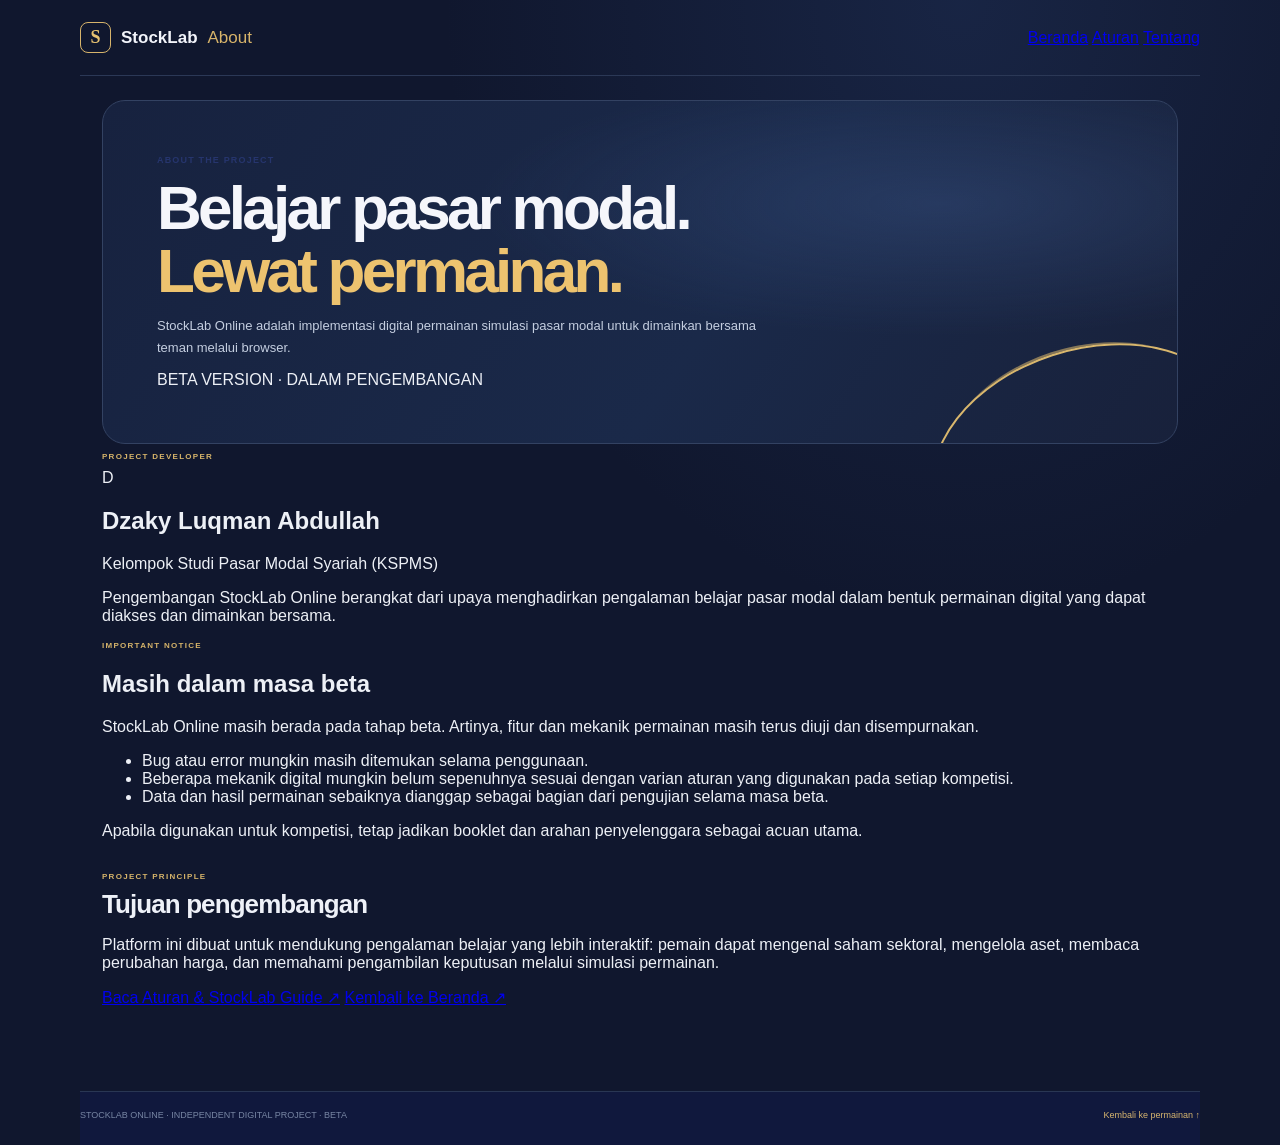
==== about.html @ 32dc7c9f "Add standalone about and beta information page" ====
<!doctype html>
<html lang="id">
<head>
  <meta charset="utf-8">
  <meta name="viewport" content="width=device-width, initial-scale=1">
  <meta name="theme-color" content="#101831">
  <meta name="description" content="Informasi tentang StockLab Online, pembuat, dan status beta proyek.">
  <title>Tentang StockLab Online</title>
  <link rel="stylesheet" href="./style.css?v=20261121-separated-info-pages-v13">
</head>
<body class="guide-body">
  <div class="guide-shell">
    <header class="guide-topbar">
      <a class="guide-brand" href="./"><span class="guide-brand-mark">S</span> StockLab <span>About</span></a>
      <nav class="guide-page-nav" aria-label="Navigasi halaman">
        <a href="./">Beranda</a>
        <a href="./guide.html">Aturan</a>
        <a class="is-current" href="./about.html">Tentang</a>
      </nav>
    </header>
    <main class="guide-main">
      <section class="guide-hero about-hero">
        <p class="eyebrow">ABOUT THE PROJECT</p>
        <h1>Belajar pasar modal.<br><span>Lewat permainan.</span></h1>
        <p>StockLab Online adalah implementasi digital permainan simulasi pasar modal untuk dimainkan bersama teman melalui browser.</p>
        <div class="about-status-pill"><span></span> BETA VERSION · DALAM PENGEMBANGAN</div>
      </section>

      <section class="about-content-grid">
        <article class="about-profile-card">
          <p class="guide-section-kicker">PROJECT DEVELOPER</p>
          <div class="about-avatar">D</div>
          <h2>Dzaky Luqman Abdullah</h2>
          <p class="about-role">Kelompok Studi Pasar Modal Syariah (KSPMS)</p>
          <p>Pengembangan StockLab Online berangkat dari upaya menghadirkan pengalaman belajar pasar modal dalam bentuk permainan digital yang dapat diakses dan dimainkan bersama.</p>
        </article>
        <article class="about-beta-card">
          <p class="guide-section-kicker">IMPORTANT NOTICE</p>
          <h2>Masih dalam masa beta</h2>
          <p>StockLab Online masih berada pada tahap beta. Artinya, fitur dan mekanik permainan masih terus diuji dan disempurnakan.</p>
          <ul>
            <li>Bug atau error mungkin masih ditemukan selama penggunaan.</li>
            <li>Beberapa mekanik digital mungkin belum sepenuhnya sesuai dengan varian aturan yang digunakan pada setiap kompetisi.</li>
            <li>Data dan hasil permainan sebaiknya dianggap sebagai bagian dari pengujian selama masa beta.</li>
          </ul>
          <p>Apabila digunakan untuk kompetisi, tetap jadikan booklet dan arahan penyelenggara sebagai acuan utama.</p>
        </article>
      </section>

      <section class="guide-section about-project-note">
        <div class="guide-section-kicker">PROJECT PRINCIPLE</div>
        <h2>Tujuan pengembangan</h2>
        <p>Platform ini dibuat untuk mendukung pengalaman belajar yang lebih interaktif: pemain dapat mengenal saham sektoral, mengelola aset, membaca perubahan harga, dan memahami pengambilan keputusan melalui simulasi permainan.</p>
        <div class="about-links">
          <a href="./guide.html">Baca Aturan & StockLab Guide <span>↗</span></a>
          <a href="./">Kembali ke Beranda <span>↗</span></a>
        </div>
      </section>
    </main>
    <footer class="guide-footer"><span>STOCKLAB ONLINE · INDEPENDENT DIGITAL PROJECT · BETA</span><a href="./">Kembali ke permainan ↑</a></footer>
  </div>
</body>
</html>
---- style.css ----
:root {
  color-scheme: light;
  --page: #f4f2ec;
  --paper: #fffefa;
  --paper-soft: #f9f7f1;
  --ink: #26332d;
  --muted: #788078;
  --line: #dfddd4;
  --green: #285b45;
  --green-dark: #1e4937;
  --green-pale: #e8efe9;
  --orange: #b87945;
  --danger: #a34d43;
  font-family: Inter, "Segoe UI", Arial, sans-serif;
}
* { box-sizing: border-box; }
[hidden] { display: none !important; }
html { scroll-behavior: smooth; }
body { margin: 0; background: var(--page); color: var(--ink); }
button, input, select { font: inherit; }
button { cursor: pointer; }
.topbar {
  height: 66px; padding: 0 max(22px, calc((100vw - 1120px) / 2));
  display: flex; align-items: center; justify-content: space-between;
  background: var(--paper); border-bottom: 1px solid var(--line);
}
.brand { display: inline-flex; gap: 10px; align-items: center; color: var(--ink); text-decoration: none; }
.brand-mark { display: grid; place-items: center; width: 34px; height: 34px; border: 1px solid var(--green); color: var(--green); font-family: Georgia, serif; font-size: 22px; }
.brand-name { font-size: 14px; font-weight: 750; letter-spacing: -.03em; }
.brand-name span { color: var(--muted); font-weight: 450; }
.topbar-right { display: flex; align-items: center; gap: 18px; }
.connection-dot { display: inline-flex; align-items: center; gap: 7px; color: var(--muted); font-size: 10px; }
.connection-dot i { width: 7px; height: 7px; border-radius: 50%; background: #c28c4d; }
.connection-dot.connected i { background: #4d8b63; }
.player-pill { display: flex; align-items: center; gap: 8px; font-size: 11px; font-weight: 650; }
.avatar { display: grid; place-items: center; width: 27px; height: 27px; background: var(--green-pale); color: var(--green); border-radius: 50%; font-size: 11px; }
main { width: min(1120px, calc(100% - 44px)); margin: 0 auto; }
.welcome { display: grid; grid-template-columns: 1fr minmax(320px, 430px); align-items: center; gap: 48px; padding: 55px 0 48px; border-bottom: 1px solid var(--line); }
.eyebrow { margin: 0 0 11px; color: var(--green); font-size: 9px; font-weight: 750; letter-spacing: .13em; }
.welcome h1 { margin: 0; font-family: Georgia, "Times New Roman", serif; font-weight: 500; font-size: clamp(34px, 4.2vw, 51px); line-height: 1.08; letter-spacing: -.045em; }
.welcome h1 span { color: var(--green); }
.welcome-copy > p:last-child { max-width: 510px; margin: 15px 0 0; color: var(--muted); font-size: 13px; line-height: 1.7; }
.guest-entry { padding: 20px; background: var(--paper); border: 1px solid var(--line); border-radius: 5px; }
.guest-entry label, .stack-form label { display: block; margin-bottom: 8px; font-size: 10px; font-weight: 700; color: var(--muted); }
.entry-row { display: flex; gap: 8px; }
input, select { width: 100%; min-width: 0; padding: 11px 12px; border: 1px solid #d4d2c9; border-radius: 4px; background: #fff; color: var(--ink); font-size: 12px; outline: none; }
input:focus, select:focus { border-color: var(--green); box-shadow: 0 0 0 2px #285b4512; }
.entry-foot { margin: 10px 0 0; color: var(--muted); font-size: 9px; }
.button { min-height: 39px; padding: 0 15px; border: 1px solid transparent; border-radius: 4px; font-size: 11px; font-weight: 700; transition: background .15s, border-color .15s; }
.button:disabled { opacity: .45; cursor: not-allowed; }
.primary { background: var(--green); color: #fff; }
.primary:hover:not(:disabled) { background: var(--green-dark); }
.secondary { border-color: #c9cec7; background: var(--paper); color: var(--green-dark); }
.secondary:hover:not(:disabled) { border-color: var(--green); background: var(--green-pale); }
.text-button { padding-inline: 8px; background: transparent; color: var(--muted); }
.text-button:hover { color: var(--danger); }
.app-notice { margin: 14px 0 0; padding: 11px 13px; border: 1px solid #c9b48f; background: #fbf4e7; color: #72542c; border-radius: 4px; font-size: 11px; line-height: 1.6; }
.app-notice.error { border-color: #d7b7b2; background: #fbefed; color: #91463e; }
.app-notice.success { border-color: #bdd0c1; background: #edf4ee; color: var(--green-dark); }
.app-notice a { color: inherit; font-weight: 700; }
.section { padding: 38px 0 60px; }
.section-heading { display: flex; align-items: end; justify-content: space-between; margin-bottom: 19px; }
.section-heading h2 { margin: 0; font-family: Georgia, "Times New Roman", serif; font-size: 27px; font-weight: 500; letter-spacing: -.035em; }
.section-subtitle { margin: 6px 0 0; color: var(--muted); font-size: 11px; line-height: 1.6; }
.workspace-locked { padding: 26px; border: 1px dashed #d1cfc6; background: #f8f6f0; color: var(--muted); text-align: center; font-size: 11px; }
.workspace-locked p { margin: 0; }
.room-workspace { display: grid; gap: 16px; }
.setup-grid { display: grid; grid-template-columns: .9fr .9fr 1.2fr; gap: 12px; align-items: stretch; }
.panel { min-width: 0; padding: 20px; background: var(--paper); border: 1px solid var(--line); border-radius: 5px; }
.panel-title { margin-bottom: 20px; }
.panel-title > div { display: flex; align-items: center; gap: 9px; }
.step-number { display: inline-grid; place-items: center; width: 24px; height: 24px; border: 1px solid #c8d2c9; color: var(--green); border-radius: 50%; font: 9px Georgia, serif; }
.panel-title h3, .available-heading h3 { margin: 0; font-family: Georgia, "Times New Roman", serif; font-size: 18px; font-weight: 500; }
.panel-title p, .available-heading p { margin: 7px 0 0 33px; color: var(--muted); font-size: 10px; line-height: 1.55; }
.stack-form { display: grid; gap: 9px; }
.stack-form .button { margin-top: 4px; }
.full-width { width: 100%; }
.available-panel { display: flex; flex-direction: column; }
.available-heading { display: flex; align-items: start; justify-content: space-between; gap: 10px; margin-bottom: 14px; }
.available-heading p { margin-left: 0; }
.icon-button { width: 30px; height: 30px; border: 1px solid var(--line); border-radius: 4px; background: var(--paper-soft); color: var(--green); font-size: 18px; }
.room-list { display: grid; gap: 8px; align-content: start; }
.empty-state { padding: 25px 10px; border: 1px dashed var(--line); color: var(--muted); text-align: center; font-size: 10px; line-height: 1.6; }
.room-item { display: grid; grid-template-columns: minmax(0, 1fr) auto auto; gap: 10px; align-items: center; padding: 10px 0; border-top: 1px solid #eeece5; }
.room-item:first-child { border-top: 0; }
.room-item-details { display: grid; gap: 4px; min-width: 0; }
.room-item-details strong { overflow: hidden; text-overflow: ellipsis; white-space: nowrap; font-size: 11px; }
.room-item-details span { color: var(--muted); font-size: 9px; }
.room-item code { color: var(--green); font: 10px Consolas, monospace; letter-spacing: .08em; }
.small-join { padding: 7px 10px; border: 1px solid #c9cec7; border-radius: 4px; background: #fff; color: var(--green); font-size: 10px; font-weight: 700; }
.small-join:disabled { opacity: .45; cursor: not-allowed; }
.lobby-panel { padding: 22px; }
.lobby-header { display: flex; align-items: start; justify-content: space-between; gap: 18px; padding-bottom: 18px; border-bottom: 1px solid var(--line); }
.lobby-header h3, .game-heading h3 { margin: 0; font-family: Georgia, "Times New Roman", serif; font-size: 24px; font-weight: 500; }
.invite-code { display: grid; justify-items: end; gap: 5px; }
.invite-code span, .round-label span { color: var(--muted); font-size: 8px; font-weight: 700; letter-spacing: .13em; }
.invite-code strong { color: var(--green); font: 22px Consolas, monospace; letter-spacing: .12em; }
.invite-code button { padding: 0; border: 0; background: transparent; color: var(--muted); font-size: 9px; text-decoration: underline; cursor: pointer; }
.roster-heading, .board-section-heading { display: flex; align-items: center; justify-content: space-between; gap: 10px; margin: 18px 0 10px; }
.roster-heading h4, .board-section-heading h4 { margin: 0; font-size: 11px; font-weight: 750; }
.roster-heading span, .board-section-heading span { color: var(--muted); font-size: 9px; }
.player-roster { display: grid; grid-template-columns: repeat(2, minmax(0, 1fr)); gap: 8px; }
.roster-player { display: grid; grid-template-columns: 29px minmax(0,1fr) auto; align-items: center; gap: 9px; padding: 10px; border: 1px solid #e5e6dd; background: #fbfaf6; border-radius: 4px; }
.roster-player.vacant { border-style: dashed; background: transparent; }
.seat-number { display: grid; place-items: center; width: 27px; height: 27px; border-radius: 50%; background: var(--green-pale); color: var(--green); font: 10px Georgia, serif; }
.roster-player strong { overflow: hidden; text-overflow: ellipsis; white-space: nowrap; font-size: 10px; }
.roster-state { color: var(--muted); text-align: right; font-size: 8px; }
.roster-state.ready { color: var(--green); font-weight: 750; }
.roster-state.pending { color: var(--orange); }
.roster-state.vacant-label { color: #9b9d95; }
.lobby-footer { display: flex; align-items: center; justify-content: space-between; gap: 16px; margin-top: 18px; padding-top: 14px; border-top: 1px solid var(--line); }
.lobby-footer > p { margin: 0; max-width: 450px; color: var(--muted); font-size: 10px; line-height: 1.6; }
.lobby-actions { display: flex; align-items: center; gap: 8px; }
.button.is-ready { border-color: #b8cbbb; background: var(--green-pale); color: var(--green); }
.game-board { margin-top: 16px; }
.game-heading { display: flex; align-items: start; justify-content: space-between; gap: 15px; }
.round-label { display: grid; justify-items: end; gap: 4px; }
.round-label strong { color: var(--green); font: 25px Georgia, serif; }
.phase-banner { display: flex; align-items: center; justify-content: space-between; gap: 14px; margin-top: 18px; padding: 15px 16px; background: var(--green-pale); border-left: 3px solid var(--green); }
.phase-banner div { display: grid; gap: 5px; }
.phase-banner span { color: var(--green); font-size: 8px; font-weight: 800; letter-spacing: .12em; }
.phase-banner strong { font-family: Georgia, serif; font-size: 19px; font-weight: 500; }
.phase-banner p { margin: 0; color: #52665a; font-size: 10px; }
.board-section { margin-top: 18px; }
.market-grid { display: grid; grid-template-columns: repeat(4, 1fr); border: 1px solid var(--line); }
.market-cell { padding: 14px; background: #fbfaf6; border-right: 1px solid var(--line); }
.market-cell:last-child { border-right: 0; }
.market-cell span { display: block; color: var(--muted); font-size: 9px; }
.market-cell strong { display: block; margin-top: 6px; color: var(--green); font: 24px Georgia, serif; }
.game-players { display: grid; grid-template-columns: repeat(auto-fit, minmax(150px, 1fr)); gap: 8px; }
.game-player { padding: 12px; border: 1px solid var(--line); background: #fbfaf6; }
.game-player strong { display: block; font-size: 10px; }
.game-player span { display: block; margin-top: 5px; color: var(--muted); font-size: 9px; }
.player-assets { display: flex; gap: 28px; margin-top: 18px; padding: 14px 0; border-top: 1px solid var(--line); border-bottom: 1px solid var(--line); }
.player-assets div { display: flex; align-items: baseline; gap: 7px; }
.player-assets span, .player-assets small { color: var(--muted); font-size: 9px; }
.player-assets strong { color: var(--green); font: 20px Georgia, serif; }
.game-note { margin: 14px 0 0; color: var(--muted); font-size: 10px; line-height: 1.7; }
footer { display: flex; justify-content: space-between; gap: 12px; padding: 18px max(22px, calc((100vw - 1120px) / 2)); background: var(--paper); border-top: 1px solid var(--line); color: var(--muted); font-size: 9px; }
@media (max-width: 900px) {
  .setup-grid { grid-template-columns: repeat(2, minmax(0,1fr)); }
  .available-panel { grid-column: 1 / -1; }
}
@media (max-width: 620px) {
  main { width: calc(100% - 28px); }
  .topbar { padding: 0 14px; height: 60px; }
  .topbar-right { gap: 10px; }
  .connection-dot span { display: none; }
  .welcome { grid-template-columns: 1fr; gap: 20px; padding: 36px 0 28px; }
  .welcome h1 { font-size: 39px; }
  .guest-entry { padding: 15px; }
  .entry-row { flex-direction: column; }
  .section { padding: 29px 0 42px; }
  .setup-grid { grid-template-columns: 1fr; }
  .available-panel { grid-column: auto; }
  .panel { padding: 16px; }
  .lobby-panel { padding: 16px; }
  .lobby-header { flex-direction: column; }
  .invite-code { justify-items: start; }
  .player-roster { grid-template-columns: 1fr; }
  .roster-player { grid-template-columns: 29px minmax(0,1fr) auto; }
  .lobby-footer { align-items: stretch; flex-direction: column; }
  .lobby-actions { display: grid; grid-template-columns: auto 1fr 1fr; }
  .lobby-actions .button { padding-inline: 9px; }
  .phase-banner { align-items: start; flex-direction: column; }
  .market-cell { padding: 10px 7px; }
  .market-cell strong { font-size: 19px; }
  .market-cell span { font-size: 8px; }
  .player-assets { gap: 14px; flex-wrap: wrap; }
  footer { padding: 15px 14px; flex-direction: column; }
}

.game-overview{display:grid;grid-template-columns:1.3fr .7fr;gap:14px;margin-top:18px}
.game-overview .board-section{margin-top:0}
.wallet-section{padding:13px;background:#fbfaf6;border:1px solid var(--line)}
.wallet-section .board-section-heading{margin-top:0}
.player-assets{margin-top:10px;border-top:0;padding:8px 0;gap:18px;flex-wrap:wrap}
.player-assets div{display:flex;align-items:baseline;gap:6px}
.debt-button{width:100%;margin-top:6px}
.private-peek{margin-top:12px;padding-top:10px;border-top:1px solid var(--line);font-size:10px;line-height:1.5}
.private-peek strong{color:var(--green)}
.private-peek p{margin:5px 0;color:var(--muted)}
.portfolio-wrap{overflow-x:auto;border:1px solid var(--line)}
.portfolio-table{width:100%;border-collapse:collapse;min-width:620px;font-size:10px}
.portfolio-table th,.portfolio-table td{padding:10px 9px;border-bottom:1px solid #eeece5;text-align:right}
.portfolio-table th:first-child,.portfolio-table td:first-child{text-align:left}
.portfolio-table th{background:#f7f5ef;color:var(--muted);font-size:9px;font-weight:700}
.portfolio-table tbody tr:last-child td{border-bottom:0}
.phase-controls{margin-top:18px}
.phase-panel{padding:17px;background:#f8f7f1;border:1px solid var(--line);border-left:3px solid var(--green)}
.phase-panel h4{margin:0 0 7px;font-family:Georgia,serif;font-size:18px;font-weight:500}
.phase-panel p{max-width:760px}
.muted-text{margin:7px 0;color:var(--muted);font-size:10px;line-height:1.65}
.turn-status{padding:8px 10px;background:#fffefa;border:1px solid var(--line);font-size:10px;color:var(--green-dark)}
.inline-game-form,.choice-form{display:flex;align-items:end;gap:10px;flex-wrap:wrap;margin-top:12px}
.game-field{display:grid;gap:6px;min-width:125px;flex:1;color:var(--muted);font-size:9px;font-weight:700}
.game-input{width:100%;min-width:0;padding:9px 10px;border:1px solid #d4d2c9;border-radius:4px;background:#fff;color:var(--ink);font-size:11px}
.inline-game-form .button,.phase-panel>.button{min-height:36px}
.action-market{display:grid;grid-template-columns:repeat(2,minmax(0,1fr));gap:10px}
.action-card{padding:14px;border:1px solid var(--line);background:#fffefa}
.action-card-header{display:flex;align-items:center;justify-content:space-between;gap:8px}
.action-sector{padding:4px 7px;background:var(--green-pale);color:var(--green);font-size:8px;font-weight:750}
.action-title{font-family:Georgia,serif;font-size:15px;font-weight:500}
.action-body{margin:10px 0;color:#59635b;font-size:10px;line-height:1.65}
.action-hint{display:block;margin:-3px 0 9px;color:var(--orange);font-size:9px}
.action-card-buttons,.choice-buttons{display:flex;justify-content:flex-end;gap:7px;flex-wrap:wrap}
.action-card-buttons .button{min-height:34px;padding:0 10px;font-size:9px}
.activation-form{margin-top:12px;padding:12px;background:#f5f3ed;border:1px solid var(--line)}
.activation-form>strong{font-size:10px}
.choice-form{align-items:end}
.choice-fields{display:flex;gap:9px;flex-wrap:wrap;width:100%}
.choice-fields .game-field{min-width:110px}
.choice-buttons{width:100%;margin-top:6px}
.economy-reveal{display:grid;grid-template-columns:repeat(4,minmax(0,1fr));gap:8px}
.economy-card{padding:11px;border:1px solid var(--line);background:#fffefa}
.economy-card strong,.economy-card span{display:block}
.economy-card strong{font-family:Georgia,serif;font-size:13px;font-weight:500}
.economy-card span{margin-top:4px;color:var(--muted);font-size:8px}
.economy-card p{margin:8px 0;color:#60685f;font-size:9px;line-height:1.5}
.economy-effect{display:block;margin-top:5px;color:var(--green);font-size:8px;line-height:1.5}
.final-scores{display:grid;gap:8px}
.score-card{display:grid;grid-template-columns:minmax(0,1fr) auto;gap:5px 12px;padding:12px;border:1px solid var(--line);background:#fffefa}
.score-card strong{font-size:11px}
.score-card .score-total{color:var(--green);font-family:Georgia,serif;font-size:18px}
.score-card small{grid-column:1/-1;color:var(--muted);font-size:9px}
.score-card.winner{border-color:#789d82;background:#edf3ed}
.finished-message{background:#edf3ed}
@media(max-width:800px){
 .game-overview{grid-template-columns:1fr}
 .economy-reveal{grid-template-columns:repeat(2,minmax(0,1fr))}
}
@media(max-width:620px){
 .action-market{grid-template-columns:1fr}
 .economy-reveal{grid-template-columns:1fr 1fr}
 .inline-game-form,.choice-form{align-items:stretch;flex-direction:column}
 .inline-game-form .game-field,.choice-form .game-field{width:100%}
 .action-card-buttons{justify-content:stretch}
 .action-card-buttons .button{flex:1}
 .choice-buttons{justify-content:stretch}
 .choice-buttons .button{flex:1}
}

.debt-form{display:grid;gap:8px;margin-top:10px;padding:12px;background:#f8f7f1;border:1px solid var(--line)}
.debt-form label{font-size:9px;font-weight:700;color:var(--muted)}
.debt-form .button{width:100%}
.economy-effect-summary{margin-top:12px;padding:10px 12px;background:#f8f7f1;border-left:3px solid var(--green)}
.economy-effect-summary p{margin:3px 0;color:#59635b;font-size:10px;line-height:1.5}


/* Original StockLab artwork: tabletop board and physical-card presentation. */
.tutorial-link{
  display:inline-flex;align-items:center;gap:7px;margin-top:12px;
  color:var(--green);font-size:10px;font-weight:700;text-decoration:underline;
  text-underline-offset:3px
}
.market-grid{
  display:grid;grid-template-columns:repeat(4,minmax(0,1fr));gap:10px;
  border:0;align-items:start
}
.market-cell.market-board-card{
  padding:10px;background:#f9f7f1;border:1px solid var(--line);
  border-radius:6px;display:flex;flex-direction:column;gap:8px;min-width:0;
  box-shadow:0 1px 2px #26332d0a
}
.market-card-heading{
  display:flex;align-items:center;justify-content:space-between;gap:6px
}
.market-card-heading strong{font-size:10px;font-weight:750}
.market-card-heading .deck-count{
  color:var(--muted);font-size:8px;white-space:nowrap
}
.market-board-art{
  position:relative;overflow:hidden;border:1px solid #e1ddd3;border-radius:4px;
  background:#fff;aspect-ratio:3/4;display:grid;place-items:center
}
.market-board-image{
  display:block;width:100%;height:100%;object-fit:contain;object-position:center
}
.market-price-chip{
  display:flex;align-items:center;justify-content:space-between;gap:8px;
  padding:7px 9px;border-radius:4px;background:#e8efe9;color:var(--green-dark)
}
.market-price-chip span{font-size:8px;font-weight:750;letter-spacing:.08em}
.market-price-chip strong{font:700 18px Georgia,serif}
.mutual-fund-board{
  display:flex;align-items:center;gap:14px;margin-top:12px;padding:10px 14px;
  border:1px solid var(--line);border-radius:6px;background:#f7f6f0
}
.mutual-fund-board img{
  width:min(230px,48%);height:auto;max-height:110px;object-fit:contain;
  border-radius:3px;background:#fff
}
.mutual-fund-copy{display:grid;gap:4px}
.mutual-fund-copy span{font-size:8px;font-weight:800;letter-spacing:.12em;color:#287f7a}
.mutual-fund-copy strong{font:24px Georgia,serif;color:#287f7a}
.mutual-fund-copy small{font-size:9px;color:var(--muted)}
.card-table-hint{margin:0 0 12px;color:var(--muted);font-size:10px;line-height:1.5}
.action-market{
  display:flex;gap:14px;overflow-x:auto;overflow-y:hidden;padding:5px 4px 16px;
  scroll-snap-type:x mandatory;scrollbar-width:thin
}
.action-card{
  flex:0 0 184px;min-width:184px;padding:10px;border:1px solid var(--line);
  border-radius:7px;background:#fffefa;scroll-snap-align:start;
  transition:transform .18s ease,box-shadow .18s ease,border-color .18s ease;
  animation:stocklab-card-deal .28s ease-out both
}
.action-card.is-selectable{border-color:#cbd6cb}
.action-card.is-selectable:hover{
  transform:translateY(-5px);border-color:#89a58f;
  box-shadow:0 8px 18px #233a2b18
}
.action-card.is-waiting{opacity:.76}
.action-card-header{
  display:flex;align-items:center;justify-content:space-between;gap:7px;
  margin-bottom:8px
}
.action-sector{
  padding:4px 7px;background:#f0eee7;color:#536457;
  border-radius:3px;font-size:8px;font-weight:750
}
.action-title{font:500 14px Georgia,serif}
.action-card-image{
  width:100%;aspect-ratio:3/4;display:block;object-fit:contain;
  background:#f4f1e9;border:1px solid #e7e2d8;border-radius:4px
}
.action-hint{
  display:block;min-height:28px;margin:8px 0;color:#72786f;
  font-size:8px;line-height:1.45
}
.action-card-buttons{display:grid;grid-template-columns:1fr 1fr;gap:6px}
.action-card-buttons .button{
  min-height:34px;padding:0 5px;border-radius:4px;font-size:9px
}
.card-image-fallback{
  display:grid;place-items:center;min-height:110px;padding:12px;text-align:center;
  border:1px dashed #c9c5b9;background:#f6f3eb;color:var(--muted);
  font-size:10px;line-height:1.5
}
.economy-reveal{
  display:grid;grid-template-columns:repeat(4,minmax(0,1fr));gap:12px
}
.economy-card{
  padding:10px;border:1px solid var(--line);border-radius:6px;
  background:#fffefa;min-width:0
}
.economy-card-image{
  width:100%;aspect-ratio:3/4;object-fit:contain;display:block;
  background:#f5f2eb;border:1px solid #e9e4db;border-radius:4px;margin-bottom:9px
}
.economy-card.is-revealed{animation:stocklab-card-flip .42s ease-out both}
.economy-card strong{font:500 14px Georgia,serif}
.economy-card span{font-size:8px;letter-spacing:.03em}
.economy-card p{font-size:9px;line-height:1.55}
.economy-effect{font-size:8px;line-height:1.5}
.portfolio-active-player td{background:#edf3ed}
.portfolio-active-player td:first-child{font-weight:800;color:var(--green)}
@keyframes stocklab-card-deal{
  from{opacity:0;transform:translateY(12px) rotate(-1deg)}
  to{opacity:1;transform:translateY(0) rotate(0)}
}
@keyframes stocklab-card-flip{
  0%{opacity:0;transform:rotateY(80deg) scale(.94)}
  100%{opacity:1;transform:rotateY(0) scale(1)}
}
@media(max-width:850px){
  .market-grid{grid-template-columns:repeat(2,minmax(0,1fr))}
  .economy-reveal{grid-template-columns:repeat(2,minmax(0,1fr))}
}
@media(max-width:620px){
  .market-grid{grid-template-columns:repeat(2,minmax(0,1fr));gap:8px}
  .market-cell.market-board-card{padding:7px}
  .market-card-heading strong{font-size:9px}
  .market-card-heading .deck-count{font-size:7px}
  .market-price-chip{padding:6px 7px}
  .market-price-chip strong{font-size:16px}
  .mutual-fund-board{gap:9px;padding:8px}
  .mutual-fund-board img{width:52%;max-height:90px}
  .mutual-fund-copy strong{font-size:20px}
  .action-market{gap:10px;padding-bottom:13px}
  .action-card{flex-basis:68vw;min-width:68vw;max-width:250px}
  .action-card-image{max-height:300px}
  .economy-reveal{grid-template-columns:repeat(2,minmax(0,1fr));gap:8px}
  .economy-card{padding:7px}
}
@media(prefers-reduced-motion:reduce){
  .action-card,.economy-card.is-revealed{animation:none;transition:none}
  .action-card.is-selectable:hover{transform:none}
}

/* Room-first multiplayer flow */
[hidden]{display:none!important}
body{background:#101b15;color:#f3efdf}
.topbar{background:#14271d;border-bottom:1px solid #294435;color:#f3efdf}
.brand-name{color:#f3efdf}.brand-name span{color:#c8a968}
.connection-dot{color:#d6dfd3}
.player-pill{background:#203b2c;border-color:#365542;color:#f3efdf}
main{max-width:1240px}
.welcome{min-height:calc(100vh - 112px);display:flex;flex-direction:column;align-items:center;justify-content:center;gap:22px;padding:34px 0;text-align:center}
.welcome-copy{max-width:560px}
.welcome-copy .eyebrow{color:#c8a968;letter-spacing:.18em}
.welcome h1{margin:0;color:#f5f0df;font-family:Georgia,serif;font-size:clamp(34px,5vw,52px);font-weight:500;letter-spacing:-.04em}
.welcome h1 span{color:#d0ad69}
.welcome-copy>p:last-child{color:#b5c3b8;font-size:13px}
.guest-entry{width:min(440px,100%);padding:22px;border:1px solid #375642;border-radius:12px;background:#182c20;box-shadow:0 18px 50px #0004;text-align:left}
.guest-entry label,.room-form label{color:#d5dfd2}
.guest-entry input,.room-form input,.room-form select{min-height:46px;background:#f5f1e5;color:#1b2a20;border:1px solid #8d9a87;border-radius:7px}
.entry-foot{color:#9eb09f}
.multiplayer{padding:28px 0 52px}
.room-workspace{display:grid;gap:16px}
.room-hub{width:min(820px,100%);margin:0 auto;padding:clamp(20px,4vw,42px);border:1px solid #35543f;border-radius:16px;background:linear-gradient(145deg,#1b3527,#14291e 72%);box-shadow:0 22px 60px #0005}
.room-hub-title{text-align:center;margin:0 0 26px}
.room-hub-title .eyebrow,.room-setup-panel .eyebrow{color:#d2b26e}
.room-hub-title h2,.room-setup-panel h2{margin:6px 0 8px;color:#f4efdf;font:500 clamp(27px,4vw,36px)/1.1 Georgia,serif}
.room-hub-title p:last-child,.room-form-copy{color:#b8c7b8;font-size:12px}
.room-mode-grid{display:grid;grid-template-columns:repeat(2,minmax(0,1fr));gap:14px}
.room-mode-card{display:flex;flex-direction:column;align-items:flex-start;gap:10px;min-height:220px;padding:23px;border:1px solid #506a52;border-radius:11px;background:#f4f0e3;color:#1d3023;text-align:left;cursor:pointer;transition:transform .16s ease,border-color .16s ease,box-shadow .16s ease}
.room-mode-card:hover{transform:translateY(-3px);border-color:#d5b46c;box-shadow:0 12px 26px #0003}
.mode-symbol{display:grid;place-items:center;width:42px;height:42px;border-radius:9px;background:#244b35;color:#f3dc9c;font-size:26px}
.room-mode-card strong{font:500 24px Georgia,serif}
.room-mode-card small{color:#667267;font-size:11px;line-height:1.55}
.mode-cta{display:flex;justify-content:space-between;align-items:center;width:100%;margin-top:auto;color:#31543a;font-size:9px;font-weight:800;letter-spacing:.1em}
.mode-cta b{font-size:18px}
.room-setup-panel{max-width:500px;margin:0 auto;padding:8px 0 0}
.back-link{margin:0 0 24px;padding:0;border:0;background:transparent;color:#d5c08f;font-size:12px;cursor:pointer}
.room-setup-panel h2{margin-bottom:8px}
.room-form{display:grid;gap:9px;margin-top:20px}
.room-form label{margin-top:5px;font-size:11px;font-weight:700}
.room-form input,.room-form select{width:100%;padding:0 13px}
.room-form .button{margin-top:9px}
.field-note{color:#b3c4b5;font-size:10px;line-height:1.5}
.available-panel{margin-top:26px;padding:18px;border:1px solid #405b46;border-radius:10px;background:#13271d}
.available-heading h3{color:#f5f0e2}
.available-heading p{color:#aebead}
.room-list{display:grid;gap:8px}
.room-item{display:grid;grid-template-columns:minmax(0,1fr) auto auto;align-items:center;gap:13px;padding:11px 12px;border:1px solid #385440;border-radius:8px;background:#1d3527}
.room-item-details strong{color:#f3efdf}
.room-item-details span{color:#b4c4b5}
.room-item code{color:#e0c27e}
.small-join{border:1px solid #9c8959;background:#d7bd81;color:#1d2d20}
.empty-state{color:#b6c4b7}
.app-notice{margin:0 0 4px}
.lobby-panel{border:1px solid #3a5b43;background:#1a3224;color:#f4efdf;box-shadow:0 18px 50px #0004}
.lobby-panel h3,.lobby-panel h4{color:#f4efdf}
.lobby-panel .section-subtitle,.lobby-panel p{color:#b8c8b8}
.invite-code{background:#10251a;border:1px dashed #bca36c}
.invite-code span{color:#c5b78d}
.invite-code strong{color:#f2d58f;letter-spacing:.18em}
.invite-code button{color:#f3e4bb}
.roster-player{background:#233e2d;border-color:#49624a}
.roster-player strong{color:#f5f0e3}
.roster-state{color:#c5d0c2}.roster-state.ready{color:#a7d8a6}
.lobby-hint{color:#c6d0c2}.lobby-footer{border-color:#3a5540}
.game-board{border:1px solid #466349;background:radial-gradient(ellipse at 50% 35%,#28543c,#173726 72%);color:#f3efdf;box-shadow:0 22px 60px #0006}
.game-heading h3{color:#f5f0e3}
.game-heading .section-subtitle{color:#bdcdbd}
.game-heading .tutorial-link{color:#e2c784}
.phase-banner{background:#12291d;border:1px solid #49644a;color:#f3efdf}
.phase-banner span{color:#d3bb82}.phase-banner p{color:#c1d0c2}
.game-board .board-section-heading h4{color:#f7f2e2}
.game-board .board-section-heading span{color:#bfd0bf}
.game-board .card-table-hint,.game-board .game-note{color:#bdcabb}
@media(max-width:620px){
 .welcome{min-height:calc(100vh - 90px);padding:20px 0}
 .guest-entry{padding:17px}.room-hub{padding:20px 15px}
 .room-mode-grid{grid-template-columns:1fr}
 .room-mode-card{min-height:175px;padding:19px}
 .room-item{grid-template-columns:minmax(0,1fr) auto;gap:8px}
 .room-item code{grid-column:1;grid-row:2}
 .room-item .small-join{grid-column:2;grid-row:1 / span 2}
}
@media(prefers-reduced-motion:reduce){.room-mode-card{transition:none}.room-mode-card:hover{transform:none}}


/* Physical tabletop layout */
.game-board{
  padding:clamp(10px,2vw,20px);
  border:10px solid #805632;
  border-radius:24px;
  outline:2px solid #d7b56f;
  background:
    linear-gradient(135deg,#3a2417 0%,#6c482b 14%,#392719 100%);
  box-shadow:0 18px 50px #0008,inset 0 0 0 2px #d9bf83;
}
.game-heading{
  padding:6px 6px 16px;
  align-items:center;
}
.game-heading h3{font:500 28px Georgia,serif;letter-spacing:.02em}
.game-heading-actions{display:flex;align-items:center;gap:12px}
.leave-game-button{color:#f1d8a5;border:1px solid #a88a58}
.leave-game-button:hover{background:#472d24}
.round-label{
  min-width:68px;padding:8px 12px;border:1px solid #b89b63;
  border-radius:8px;background:#152c20;text-align:center;
}
.round-label span{font-size:8px;letter-spacing:.12em;color:#e2c98c}
.round-label strong{color:#fff2d2;font-size:24px}
.phase-banner{
  display:grid;grid-template-columns:minmax(130px,.7fr) minmax(0,2fr) auto;
  align-items:center;gap:18px;margin:0 0 14px;padding:12px 16px;
  border:1px solid #8c794d;border-radius:10px;
  background:#172e21;box-shadow:inset 0 1px #ffffff10;
}
.phase-banner>div{display:grid;gap:4px}
.phase-banner strong{color:#f5e8c7;font-size:19px}
.phase-banner p{font-size:10px;line-height:1.45}
.phase-clock{
  min-width:90px;padding:7px 10px;border:1px solid #6d7956;
  border-radius:7px;background:#0f2118;text-align:center
}
.phase-clock span{display:block;color:#afc2a9;font-size:7px;letter-spacing:.13em}
.phase-clock strong{display:block;color:#f5d98e;font:700 19px/1.2 ui-monospace,monospace}
.phase-clock strong.is-expired{color:#e9a18d}

.game-tabletop{
  display:grid;
  grid-template-columns:minmax(128px,.7fr) minmax(0,3.3fr) minmax(128px,.7fr);
  grid-template-rows:auto minmax(320px,auto) auto;
  gap:11px;
  padding:14px;
  border:1px solid #d2b77c;
  border-radius:20px;
  background:
    radial-gradient(ellipse at center,#2b6948 0%,#21543b 52%,#173d2b 100%);
  box-shadow:inset 0 0 0 3px #173c29,inset 0 0 40px #071e15a6,0 5px 18px #0004;
}
.game-player-seats{display:contents}
.game-player-seat{
  position:relative;z-index:1;
  display:grid;grid-template-columns:34px minmax(0,1fr);align-items:center;gap:7px;
  min-width:0;padding:9px 9px 8px;
  border:1px solid #9c885b;border-radius:9px;
  background:linear-gradient(145deg,#f4efde,#d9d0b8);
  color:#1f3325;box-shadow:0 5px 12px #071c1280;
}
.game-player-seat.seat-bottom{grid-column:2;grid-row:3;max-width:260px;width:100%;justify-self:center}
.game-player-seat.seat-top{grid-column:2;grid-row:1;max-width:260px;width:100%;justify-self:center}
.game-player-seat.seat-left{grid-column:1;grid-row:2;align-self:center}
.game-player-seat.seat-right{grid-column:3;grid-row:2;align-self:center}
.game-player-seat.seat-top-left{grid-column:1;grid-row:1}
.game-player-seat.seat-top-right{grid-column:3;grid-row:1}
.game-player-seat.is-active-turn{
  border:2px solid #e3bd69;
  box-shadow:0 0 0 3px #f3d48a40,0 6px 16px #071c1280;
}
.game-player-seat.is-you{background:linear-gradient(145deg,#fff7df,#e6d6aa)}
.seat-avatar{
  display:grid;place-items:center;width:34px;height:34px;border-radius:50%;
  background:#244b35;color:#f5dc9a;font:700 14px Georgia,serif
}
.seat-identity{min-width:0;display:grid;gap:3px}
.seat-identity strong{
  overflow:hidden;text-overflow:ellipsis;white-space:nowrap;
  color:#203427;font:600 11px/1.2 Arial,sans-serif
}
.seat-tags{color:#8b682f;font-size:7px;font-weight:800;letter-spacing:.08em}
.seat-assets{
  grid-column:1/-1;display:flex;justify-content:space-between;gap:5px;
  padding-top:6px;border-top:1px solid #c5baa0;color:#475648;
  font-size:8px;font-weight:700
}
.seat-own-coins{color:#8a622a}
.table-felt-core{
  grid-column:2;grid-row:2;min-width:0;padding:12px;
  border:1px solid #83a17e;border-radius:13px;
  background:linear-gradient(145deg,#e9e4d4,#d8d2bf);
  color:#23362a;box-shadow:0 8px 20px #071e1450;
}
.table-felt-core .board-section{margin-top:0}
.table-felt-core .board-section-heading{margin:0 0 8px}
.table-felt-core .board-section-heading h4{color:#264232;font:600 11px Arial,sans-serif}
.table-felt-core .board-section-heading span{color:#68766a}
.table-felt-core .market-grid{
  grid-template-columns:repeat(4,minmax(0,1fr));gap:7px;
  border:0;background:transparent
}
.table-felt-core .market-cell{
  min-width:0;padding:6px;border:1px solid #c8c0aa;border-radius:7px;
  background:#f9f6eb;box-shadow:0 2px 5px #1a322019
}
.table-felt-core .market-card-heading{display:flex;align-items:center;justify-content:space-between;gap:3px}
.table-felt-core .market-card-heading strong{margin:0;color:#293d2d;font:700 8px Arial,sans-serif}
.table-felt-core .market-card-heading .deck-count{font-size:6px;color:#748074}
.table-felt-core .market-board-art{margin:5px 0}
.table-felt-core .market-board-image{display:block;width:100%;height:auto;max-height:65px;object-fit:contain;border-radius:3px}
.table-felt-core .market-price-chip{
  display:flex;align-items:center;justify-content:space-between;gap:3px;
  margin-top:2px;padding:4px 5px;border-radius:5px;background:#e5e7d9
}
.table-felt-core .market-price-chip span{font-size:6px;color:#637266}
.table-felt-core .market-price-chip strong{margin:0;color:#285b3d;font:700 16px Georgia,serif}

.mutual-fund-wrap{
  margin-top:10px;padding:9px 10px 12px;
  border:1px solid #baa875;border-radius:9px;
  background:linear-gradient(145deg,#f7f2e2,#e7dfc6)
}
.mutual-fund-heading{
  display:flex;align-items:center;justify-content:space-between;gap:8px;
  margin-bottom:8px;color:#2b5d4f
}
.mutual-fund-heading>span{font-size:8px;font-weight:800;letter-spacing:.15em}
.mutual-fund-heading strong{font-size:9px;color:#5d6855}
.mutual-fund-heading b{margin-left:4px;color:#216c60;font:700 18px Georgia,serif}
.mutual-fund-board{
  display:grid;grid-template-columns:minmax(80px,1fr) 152px minmax(80px,1fr);
  align-items:center;justify-items:center;gap:9px;
  margin:0;padding:8px 0;border:0;border-radius:0;background:transparent
}
.mf-linked-stock{
  width:100%;max-width:150px;padding:6px;
  border:1px solid #c4b994;border-radius:7px;background:#fdfbf3;text-align:center
}
.mf-linked-stock-image{display:block;width:100%;height:auto;max-height:78px;object-fit:contain}
.mf-linked-stock strong{display:block;margin-top:5px;color:#273c2d;font-size:9px}
.mf-linked-stock span{display:block;margin-top:2px;color:#9a702d;font:700 13px Georgia,serif}
.mutual-fund-center{display:grid;justify-items:center;gap:4px}
.mutual-fund-center-art{
  position:relative;width:152px;height:214px;
  border:1px solid #b5a46f;border-radius:8px;background:#eee5c7;overflow:hidden;
  box-shadow:0 5px 12px #23382932
}
.mutual-fund-center-image{
  position:absolute;left:50%;top:50%;
  width:214px;height:152px;max-width:none;max-height:none;
  transform:translate(-50%,-50%) rotate(90deg);
  object-fit:contain
}
.mutual-fund-center-label{color:#6f694e;font-size:7px;font-weight:800;letter-spacing:.13em}
.mutual-fund-center-price{color:#246d5c;font:700 23px Georgia,serif}
.mutual-fund-board .mf-linked-stock.left{justify-self:end}
.mutual-fund-board .mf-linked-stock.right{justify-self:start}

.table-felt-core .phase-controls{margin-top:10px}
.table-felt-core .phase-panel{
  padding:12px;border:1px solid #c4b998;border-left:3px solid #547b55;
  border-radius:7px;background:#f7f4e9;color:#283b2e
}
.table-felt-core .phase-panel h4{color:#294332;font:600 16px Georgia,serif}
.table-felt-core .phase-panel p,.table-felt-core .muted-text{color:#5d6c60}
.table-felt-core .phase-panel .turn-status{font-weight:700;color:#3a6247}
.table-felt-core .game-input{min-height:36px;border:1px solid #b8b49f;border-radius:5px;background:#fffdf7;color:#203428}
.table-felt-core .button{min-height:35px}
.table-felt-core .action-market-section{margin-top:12px}
.table-felt-core .action-market{
  gap:10px;padding:5px 4px 12px;
  scroll-snap-type:x mandatory
}
.table-felt-core .action-card{
  flex:0 0 146px;min-width:146px;padding:7px;
  border:1px solid #bdb69f;border-radius:7px;background:#fffdf5;
  box-shadow:0 3px 7px #20342820
}
.table-felt-core .action-card-image{max-height:195px;object-fit:contain}
.table-felt-core .action-card-header{margin-bottom:5px}
.table-felt-core .action-title{font-size:11px}
.table-felt-core .action-hint{font-size:7px;line-height:1.35;color:#85662b}
.table-felt-core .action-card-buttons{gap:4px}
.table-felt-core .action-card-buttons .button{min-height:28px;padding:0 6px;font-size:8px}
.table-felt-core .activation-form{padding:8px;background:#eeebde}
.table-felt-core .choice-form{gap:7px}
.table-felt-core .choice-fields .game-field{min-width:90px}

.game-bottom-strip{
  display:grid;grid-template-columns:minmax(210px,.8fr) minmax(0,2fr);
  gap:12px;margin-top:12px;align-items:start
}
.game-bottom-strip .wallet-section{
  margin:0;padding:12px;border:1px solid #8b7652;border-radius:9px;
  background:#eee7d3;color:#263b2c
}
.game-bottom-strip .wallet-section h4{color:#2a4532}
.game-bottom-strip .wallet-section .board-section-heading span{color:#7d6542}
.game-bottom-strip .player-assets{gap:12px;margin-top:5px;padding:7px 0;border-color:#c4b895;flex-wrap:wrap}
.game-bottom-strip .player-assets span,.game-bottom-strip .player-assets small{color:#667365}
.game-bottom-strip .player-assets strong{color:#28573b}
.game-bottom-strip .private-peek{border-color:#c9c0a9}
.game-bottom-strip .private-peek strong{color:#315b3c}
.portfolio-details{
  min-width:0;padding:11px 12px;border:1px solid #8b7652;
  border-radius:9px;background:#eee7d3;color:#263b2c
}
.portfolio-details summary{
  cursor:pointer;color:#2a4532;font-size:10px;font-weight:800;
  list-style-position:inside
}
.portfolio-details summary span{margin-left:6px;color:#7c6847;font-weight:500}
.portfolio-details .portfolio-wrap{margin-top:9px;border-color:#c1b79e}
.portfolio-details .portfolio-table{font-size:9px;min-width:500px}
.portfolio-details .portfolio-table th{background:#e1dac6;color:#5d695d}
.portfolio-details .portfolio-table td{border-color:#d8d0bb}
.portfolio-details .portfolio-table tbody tr{color:#314536}
.portfolio-details .portfolio-table tbody tr.portfolio-active-player{background:#f8efcf}
.game-board>.final-section{margin-top:12px;padding:12px;border:1px solid #bba56f;border-radius:9px;background:#eee6d0;color:#293d2d}
.game-board>.game-note{color:#d5dfd2}

.room-settings-form{
  margin:10px 0 4px;padding:12px;border:1px solid #4e684c;
  border-radius:8px;background:#13291c
}
.room-settings-title{display:grid;gap:3px;margin-bottom:10px}
.room-settings-title strong{color:#f2e8ce;font:500 16px Georgia,serif}
.room-settings-title small{color:#b4c2b2;font-size:9px}
.room-settings-fields{display:grid;grid-template-columns:repeat(3,minmax(0,1fr));gap:9px;align-items:end}
.room-settings-fields label{display:grid;gap:5px;color:#d5c99f;font-size:9px}
.room-settings-fields select{
  min-width:0;min-height:36px;padding:0 8px;border:1px solid #71856b;
  border-radius:5px;background:#f5f0e1;color:#24382b;font-size:10px
}
.room-settings-fields .button{grid-column:1/-1;justify-self:end;min-height:34px}
.room-timing-fields{display:grid;gap:6px;margin-top:8px}
.room-timing-fields label{margin-top:4px}
.room-timing-fields select{width:100%;padding:0 11px}

@media(max-width:900px){
  .game-tabletop{
    grid-template-columns:minmax(104px,.55fr) minmax(0,3fr) minmax(104px,.55fr);
    gap:8px;padding:10px
  }
  .table-felt-core{padding:9px}
  .table-felt-core .market-grid{grid-template-columns:repeat(2,minmax(0,1fr))}
  .mutual-fund-board{grid-template-columns:minmax(68px,1fr) 132px minmax(68px,1fr);gap:6px}
  .mutual-fund-center-art{width:132px;height:188px}
  .mutual-fund-center-image{width:188px;height:132px}
  .game-player-seat{padding:7px;grid-template-columns:28px minmax(0,1fr)}
  .seat-avatar{width:28px;height:28px}
  .seat-identity strong{font-size:9px}
  .seat-assets{font-size:7px;flex-wrap:wrap}
}
@media(max-width:680px){
  .game-board{padding:8px;border-width:6px;border-radius:16px}
  .game-heading{padding:4px 3px 10px}
  .game-heading h3{font-size:23px}
  .game-heading-actions{gap:7px}
  .leave-game-button{font-size:9px;padding:5px 7px}
  .phase-banner{grid-template-columns:1fr auto;gap:8px;padding:10px}
  .phase-banner>p{grid-column:1/-1;grid-row:2}
  .phase-clock{grid-column:2;grid-row:1}
  .game-tabletop{
    display:grid;grid-template-columns:1fr 1fr;
    grid-template-rows:auto auto;gap:8px;padding:8px;border-radius:13px
  }
  .game-player-seats{
    display:flex;grid-column:1/-1;grid-row:1;gap:7px;
    overflow-x:auto;padding:2px 1px 8px;scroll-snap-type:x mandatory
  }
  .game-player-seat{
    flex:0 0 145px;min-height:76px;scroll-snap-align:start
  }
  .game-player-seat.seat-top,.game-player-seat.seat-top-left,.game-player-seat.seat-top-right,
  .game-player-seat.seat-left,.game-player-seat.seat-right,.game-player-seat.seat-bottom{
    position:relative;inset:auto;grid-column:auto;grid-row:auto;width:auto;max-width:none
  }
  .table-felt-core{grid-column:1/-1;grid-row:2;padding:8px}
  .table-felt-core .market-grid{grid-template-columns:repeat(2,minmax(0,1fr));gap:6px}
  .table-felt-core .market-board-image{max-height:58px}
  .mutual-fund-heading{flex-wrap:wrap}
  .mutual-fund-board{
    grid-template-columns:minmax(0,1fr) 102px minmax(0,1fr);
    gap:5px;padding:4px
  }
  .mf-linked-stock{padding:4px}
  .mf-linked-stock-image{max-height:49px}
  .mf-linked-stock strong{font-size:7px}
  .mf-linked-stock span{font-size:11px}
  .mutual-fund-center-art{width:102px;height:146px}
  .mutual-fund-center-image{width:146px;height:102px}
  .mutual-fund-center-price{font-size:19px}
  .table-felt-core .action-card{flex-basis:61vw;min-width:61vw;max-width:190px}
  .table-felt-core .action-card-image{max-height:230px}
  .game-bottom-strip{grid-template-columns:1fr;gap:8px}
  .game-bottom-strip .wallet-section{padding:10px}
  .portfolio-details{padding:10px}
  .room-settings-fields{grid-template-columns:1fr}
  .room-settings-fields .button{grid-column:auto;width:100%}
}
@media(prefers-reduced-motion:reduce){
  .game-player-seat{transition:none}
}


/* StockLab tabletop revision: restrained print-style board rather than dashboard cards. */
.game-board {
  border: 7px solid #765033;
  border-radius: 13px;
  outline: 1px solid #c8a96b;
  background: #765033;
  box-shadow: 0 12px 28px #0007, inset 0 0 0 1px #d4b77b;
}
.game-heading h3 { font-family: Georgia,serif; font-size: 29px; letter-spacing: .01em; }
.game-heading .eyebrow { color: #d0b477; }
.game-tabletop {
  grid-template-rows: auto minmax(320px,auto) auto auto;
  gap: 9px;
  padding: 12px;
  border: 1px solid #c4a873;
  border-radius: 12px;
  background: #1f5038;
  box-shadow: inset 0 0 0 2px #123b2a, 0 3px 10px #0c2018;
}
.table-felt-core {
  padding: 12px;
  border: 1px solid #bdb18f;
  border-radius: 5px;
  background: #e9e2cf;
  box-shadow: 0 3px 8px #081e1440;
}
.board-section-heading { align-items: baseline; }
.table-felt-core .board-section-heading h4,
.table-assets-board .board-section-heading h4 {
  font-family: Georgia,serif;
  font-size: 15px;
  letter-spacing: .01em;
}
.market-unified-board {
  overflow-x: auto;
  padding: 3px 1px 6px;
  border: 1px solid #b7a77f;
  background: #d7ceb4;
}
.table-felt-core .market-unified-grid {
  display: grid;
  grid-template-columns: minmax(0,1fr) minmax(0,1fr) minmax(122px,1.15fr) minmax(0,1fr) minmax(0,1fr);
  gap: 4px;
  min-width: 620px;
  padding: 5px;
  border: 0;
  background: transparent;
}
.market-unit-card {
  display: flex;
  flex-direction: column;
  align-items: stretch;
  min-width: 0;
  padding: 7px 6px 6px;
  border: 1px solid #b5aa8d;
  border-radius: 2px;
  background: #f7f2e3;
  color: #273d2d;
  box-shadow: 1px 2px 0 #b4a783;
}
.market-sector-card.is-mutual-fund-source {
  border-top: 3px solid #8c9d73;
}
.market-unit-heading {
  display: flex;
  align-items: center;
  justify-content: space-between;
  gap: 3px;
  min-height: 20px;
}
.market-unit-heading strong {
  color: #263b2d;
  font-size: 9px;
  font-weight: 800;
}
.market-unit-heading small {
  color: #8a7955;
  font-size: 6px;
  white-space: nowrap;
}
.market-unit-art {
  display: grid;
  place-items: center;
  height: 83px;
  margin: 3px 0 4px;
  border-top: 1px solid #d4cbb2;
  border-bottom: 1px solid #d4cbb2;
  background: #eee8d8;
}
.market-unit-art .market-board-image {
  width: 100%;
  height: 78px;
  object-fit: contain;
}
.market-unit-price {
  display: flex;
  align-items: center;
  justify-content: center;
  gap: 7px;
  min-height: 34px;
  border: 1px solid #c5b995;
  background: #e8e2ce;
}
.market-unit-price strong {
  color: #285a3c;
  font: 700 22px/1 Georgia,serif;
  font-variant-numeric: tabular-nums;
}
.market-trend {
  font: 700 11px Arial,sans-serif;
}
.market-trend.trend-up { color: #26734a; }
.market-trend.trend-down { color: #b44736; }
.market-trend.trend-flat { color: #897b5a; }
.market-unit-caption {
  margin-top: 4px;
  color: #82775e;
  font-size: 7px;
  line-height: 1.3;
  text-align: center;
}
.mutual-fund-unit-card {
  align-items: center;
  border: 2px solid #9a875b;
  background: #efe5c9;
}
.mutual-fund-unit-card .market-unit-heading { width: 100%; }
.mutual-fund-unit-card .market-unit-heading strong {
  color: #315c4d;
  font-size: 9px;
  letter-spacing: .08em;
}
.mutual-fund-unit-card .mf-formula-tag {
  padding: 2px 4px;
  background: #d8d0b5;
  color: #786a4b;
}
.mf-center-art {
  position: relative;
  display: grid;
  place-items: center;
  width: 100%;
  height: 130px;
  margin: 2px 0 1px;
  overflow: hidden;
  border-top: 1px solid #c5b790;
  border-bottom: 1px solid #c5b790;
  background: #e7ddbc;
}
.mutual-fund-center-image {
  position: absolute;
  left: 50%;
  top: 50%;
  width: 130px;
  height: 88px;
  max-width: none;
  max-height: none;
  object-fit: contain;
  transform: translate(-50%,-50%) rotate(90deg);
}
.mf-unit-value {
  color: #246e5b;
  font: 700 25px/1 Georgia,serif;
  font-variant-numeric: tabular-nums;
}
.mf-unit-caption {
  width: 100%;
  margin-top: 3px;
  color: #74694e;
  font-size: 6px;
  line-height: 1.35;
  text-align: center;
}
.phase-banner {
  grid-template-columns: minmax(115px,.75fr) minmax(0,1.6fr) minmax(135px,1fr) auto;
  gap: 12px;
  border: 1px solid #876d45;
  border-radius: 5px;
  background: #172e22;
}
.phase-active-player {
  display: grid;
  gap: 3px;
  min-width: 0;
  padding: 5px 9px;
  border-left: 2px solid #b99b5f;
  background: #203c2b;
}
.phase-active-player span {
  color: #b4c49f;
  font-size: 7px;
  letter-spacing: .12em;
}
.phase-active-player strong {
  overflow: hidden;
  color: #f2d99b;
  font: 600 12px/1.3 Arial,sans-serif;
  text-overflow: ellipsis;
  white-space: nowrap;
}
.table-assets-board {
  grid-column: 1 / -1;
  grid-row: 4;
  margin: 0;
  padding: 10px;
  border: 1px solid #a48c5a;
  border-radius: 4px;
  background: #e9e1cc;
  color: #263c2d;
}
.table-assets-board .board-section-heading { margin-bottom: 8px; }
.table-assets-board .board-section-heading h4 { color: #294431; }
.table-assets-board .board-section-heading span { color: #777052; }
.table-asset-players {
  display: grid;
  gap: 6px;
}
.table-player-assets {
  display: grid;
  grid-template-columns: minmax(112px,.65fr) minmax(0,3fr);
  align-items: center;
  gap: 10px;
  padding: 7px 8px;
  border: 1px solid #c5b99c;
  border-left: 3px solid #778e68;
  background: #f7f2e5;
}
.table-player-assets.is-active-player {
  border-left-color: #ad803c;
  background: #f8edce;
}
.table-player-assets-heading {
  display: flex;
  align-items: center;
  gap: 6px;
  min-width: 0;
}
.table-player-assets-heading strong {
  overflow: hidden;
  color: #304532;
  font-size: 10px;
  text-overflow: ellipsis;
  white-space: nowrap;
}
.table-player-order {
  display: grid;
  place-items: center;
  flex: 0 0 20px;
  height: 20px;
  border: 1px solid #b9a77b;
  background: #e8dfc8;
  color: #80663c;
  font: 700 9px Georgia,serif;
}
.table-player-turn {
  padding: 2px 4px;
  background: #d9c58d;
  color: #624c24;
  font-size: 6px;
  font-weight: 800;
}
.table-player-stacks {
  display: grid;
  grid-template-columns: repeat(5,minmax(0,1fr));
  gap: 6px;
  min-width: 0;
}
.ownership-stack { min-width: 0; }
.ownership-stack-title {
  display: block;
  margin-bottom: 3px;
  overflow: hidden;
  color: #6d6248;
  font-size: 7px;
  font-weight: 700;
  text-overflow: ellipsis;
  white-space: nowrap;
}
.stock-unit-stack {
  display: flex;
  align-items: center;
  min-height: 25px;
  padding-left: 2px;
}
.stock-unit-card {
  display: grid;
  place-items: center;
  flex: 0 0 34px;
  height: 24px;
  margin-right: 0;
  border: 1px solid #b39e6b;
  border-radius: 2px;
  background: #fdf9ed;
  box-shadow: 1px 2px 0 #c5b58e;
  color: #364a36;
  font: 700 7px Arial,sans-serif;
}
.stock-unit-card + .stock-unit-card { margin-left: -17px; }
.ownership-mutual_fund .stock-unit-card {
  border-color: #6b9a8a;
  background: #e6f0e8;
  color: #256554;
}
.stock-stack-extra {
  z-index: 10;
  display: grid;
  place-items: center;
  min-width: 23px;
  height: 22px;
  margin-left: 3px;
  border: 1px solid #8c7b54;
  background: #dfd2ad;
  color: #5c4a29;
  font-size: 8px;
  font-weight: 800;
}
.no-table-assets {
  grid-column: 1/-1;
  margin: 0;
  color: #82775e;
  font-size: 8px;
}
.activity-log-section {
  margin-top: 12px;
  padding-top: 9px;
  border-top: 1px solid #c6b998;
}
.activity-feed {
  display: grid;
  gap: 0;
  max-height: 220px;
  overflow: auto;
  border: 1px solid #cbc0a5;
  background: #f5f0e3;
}
.activity-item {
  display: grid;
  grid-template-columns: 43px minmax(0,1fr);
  align-items: baseline;
  gap: 8px;
  padding: 7px 9px;
  border-bottom: 1px solid #ddd4bd;
}
.activity-item:last-child { border-bottom: 0; }
.activity-time {
  color: #8b7955;
  font: 700 8px/1.3 ui-monospace,monospace;
}
.activity-message {
  margin: 0;
  color: #3b4838;
  font-size: 9px;
  line-height: 1.45;
}
.activity-empty {
  margin: 0;
  padding: 10px;
  color: #847960;
  font-size: 9px;
}
.game-player-seat {
  border-radius: 4px;
  box-shadow: 0 3px 8px #071c1260;
}
.game-player-seat.is-active-turn {
  border: 2px solid #e0bd71;
  box-shadow: 0 0 0 2px #efd59a35, 0 4px 10px #071c1260;
}
.seat-identity strong { font-size: 10px; }
@media (max-width: 900px) {
  .phase-banner {
    grid-template-columns: minmax(110px,.8fr) minmax(0,1.4fr) minmax(120px,1fr) auto;
    gap: 7px;
  }
  .table-player-assets {
    grid-template-columns: minmax(95px,.65fr) minmax(0,3fr);
    gap: 6px;
  }
}
@media (max-width: 680px) {
  .phase-banner {
    grid-template-columns: minmax(0,1fr) auto;
  }
  .phase-active-player {
    grid-column: 1/-1;
    grid-row: 3;
    border-left: 0;
    border-top: 1px solid #6d7956;
  }
  .phase-banner>p { grid-column: 1/-1; grid-row: 2; }
  .phase-clock { grid-column: 2; grid-row: 1; }
  .table-assets-board { grid-row: 3; padding: 8px 6px; }
  .table-player-assets {
    grid-template-columns: 1fr;
    gap: 6px;
    padding: 7px;
  }
  .table-player-stacks { grid-template-columns: repeat(5,minmax(0,1fr)); gap: 3px; }
  .ownership-stack-title { font-size: 6px; }
  .stock-unit-card { flex-basis: 29px; height: 22px; font-size: 6px; }
  .stock-unit-card + .stock-unit-card { margin-left: -15px; }
  .market-unified-board { margin-right: -2px; }
  .activity-item { grid-template-columns: 36px minmax(0,1fr); gap: 6px; padding: 7px; }
  .activity-message { font-size: 8px; }
}


/* Keep each card label readable as identical holdings are stacked. */
.stock-unit-card + .stock-unit-card { margin-left: -8px; }
@media (max-width: 680px) {
  .stock-unit-card + .stock-unit-card { margin-left: -7px; }
}


/* ─────────────────────────────────────────────────────────────
   StockLab tabletop edition — printed board, real card artwork,
   restrained colors, hard edges, readable game state.
   ───────────────────────────────────────────────────────────── */
:root {
  --sl-ink: #202c23;
  --sl-green: #183d2c;
  --sl-felt: #1f5139;
  --sl-felt-deep: #143826;
  --sl-paper: #f1ead8;
  --sl-paper-hi: #faf6ea;
  --sl-paper-edge: #c7b995;
  --sl-wood: #64452b;
  --sl-wood-light: #9b7448;
  --sl-gold: #d0b16b;
  --sl-muted: #6e7568;
  --sl-red: #a54336;
  --sl-line: #c9bea1;
}
body {
  background: #e4dfd1;
  color: var(--sl-ink);
  font-family: "Trebuchet MS", Arial, sans-serif;
}
.topbar {
  background: #172c21;
  border-bottom: 3px solid #80603c;
  color: #f5efdd;
}
.brand-name { color: #f5efdd; }
.brand-name span { color: #d1b16e; }
main { max-width: 1460px; }
.game-board {
  padding: 16px;
  border: 9px solid var(--sl-wood);
  border-radius: 8px;
  outline: 1px solid #c5a66b;
  background: #6a4b2f;
  box-shadow: 0 14px 35px #15271d33, inset 0 0 0 1px #c29b61;
}
.game-heading {
  padding: 3px 3px 13px;
  border-bottom: 1px solid #b28d5a;
}
.game-heading h3 {
  color: #fff5dc;
  font: 600 29px/1 Georgia,serif;
  letter-spacing: .02em;
}
.game-heading .eyebrow { color: #d4b875; }
.game-heading .section-subtitle { color: #e0d5bd; }
.game-heading .tutorial-link { color: #ead39b; }
.round-label {
  border: 1px solid #c3a56c;
  border-radius: 3px;
  background: #172e21;
}
.round-label span { color: #cdb579; }
.round-label strong { color: #fff1d0; }
.leave-game-button { border-radius: 2px; }
.phase-banner {
  grid-template-columns: minmax(115px,.75fr) minmax(0,1.45fr) minmax(125px,.9fr) auto;
  gap: 12px;
  margin: 12px 0;
  padding: 11px 14px;
  border: 1px solid #9c8156;
  border-radius: 3px;
  background: #183529;
  box-shadow: inset 0 1px #ffffff10;
}
.phase-banner strong {
  color: #f5e7c4;
  font: 600 19px/1.2 Georgia,serif;
}
.phase-banner p { color: #d0d9c8; font-size: 10px; }
.phase-banner span { color: #c5b17d; }
.phase-active-player {
  display: grid;
  gap: 4px;
  min-width: 0;
  padding: 5px 9px;
  border-left: 2px solid #b99b5f;
  background: #203c2b;
}
.phase-active-player span {
  color: #b4c49f;
  font-size: 7px;
  letter-spacing: .12em;
}
.phase-active-player strong {
  overflow: hidden;
  color: #f2d99b;
  font: 600 12px/1.3 Arial,sans-serif;
  text-overflow: ellipsis;
  white-space: nowrap;
}
.phase-clock {
  border: 1px solid #73805e;
  border-radius: 2px;
  background: #10261a;
}
.phase-clock strong { color: #f4d88c; }
.game-tabletop {
  grid-template-rows: auto minmax(360px,auto) auto auto;
  gap: 10px;
  padding: 12px;
  border: 1px solid #bda16c;
  border-radius: 6px;
  background: #1e5038;
  box-shadow: inset 0 0 0 2px #143a29, 0 3px 10px #0a2017;
}
.table-felt-core {
  padding: 13px;
  border: 1px solid #c7bb9d;
  border-radius: 3px;
  background: #ede6d5;
  color: #28382c;
  box-shadow: 0 3px 8px #081e1440;
}
.table-felt-core .board-section-heading h4,
.table-assets-board .board-section-heading h4 {
  color: #293b2d;
  font: 600 16px/1.1 Georgia,serif;
}
.table-felt-core .board-section-heading span,
.table-assets-board .board-section-heading span {
  color: #79745f;
  font-size: 8px;
}
.market-unified-board {
  padding: 5px;
  border: 1px solid #bdb18e;
  border-radius: 2px;
  background: #d9d1bc;
}
.table-felt-core .market-unified-grid {
  min-width: 700px;
  grid-template-columns: minmax(0,1fr) minmax(0,1fr) minmax(130px,1.1fr) minmax(0,1fr) minmax(0,1fr);
  gap: 5px;
  padding: 2px;
}
.market-unit-card {
  padding: 7px 6px 6px;
  border: 1px solid #a99e80;
  border-radius: 2px;
  background: #f7f2e3;
  box-shadow: 1px 2px 0 #b9ad8f;
}
.market-unit-heading {
  min-height: 22px;
  border-bottom: 1px solid #d6ccb3;
}
.market-unit-heading strong {
  color: #27382a;
  font-size: 9px;
  letter-spacing: .02em;
}
.market-unit-heading small { color: #897d60; }
.market-unit-art {
  height: 94px;
  margin: 4px 0;
  border: 0;
  background: #eae3d1;
}
.market-unit-art .market-board-image {
  width: 100%;
  height: 90px;
  object-fit: contain;
}
.market-unit-price {
  min-height: 35px;
  border: 1px solid #c3b693;
  border-radius: 1px;
  background: #e6e0ce;
}
.market-unit-price strong {
  color: #225d3e;
  font: 700 23px/1 Georgia,serif;
}
.market-unit-caption {
  color: #7b7157;
  font-size: 7px;
}
.mutual-fund-unit-card {
  border: 2px solid #8b7b58;
  background: #e6e0c9;
}
.mutual-fund-unit-card .market-unit-heading strong {
  color: #2c6550;
  font-size: 9px;
}
.mf-center-art {
  height: 136px;
  border-top: 1px solid #c2b48b;
  border-bottom: 1px solid #c2b48b;
  background: #e3dabc;
}
.mutual-fund-center-image {
  width: 136px;
  height: 92px;
}
.mf-unit-value {
  color: #236d58;
  font: 700 26px/1 Georgia,serif;
}
.mf-unit-caption {
  color: #6f6346;
  font-size: 6px;
}
.game-player-seat {
  padding: 8px;
  border: 1px solid #aa9971;
  border-radius: 3px;
  background: #f1ead8;
  box-shadow: 0 3px 7px #071c1266;
}
.game-player-seat.is-you { background: #fbf2d8; }
.game-player-seat.is-active-turn {
  border: 2px solid #dfbd72;
  box-shadow: 0 0 0 2px #f0d79844, 0 3px 7px #071c1266;
}
.seat-avatar {
  border: 1px solid #9b8a5c;
  border-radius: 2px;
  background: #234d36;
  color: #f0d99b;
  font: 700 14px Georgia,serif;
}
.seat-identity strong { color: #26392a; }
.seat-tags { color: #8b672e; }

/* Visible ownership cards use the original sector and Mutual Fund artwork. */
.table-assets-board {
  grid-column: 1/-1;
  grid-row: 4;
  margin: 0;
  padding: 12px;
  border: 1px solid #a88e5c;
  border-radius: 3px;
  background: #eee6d3;
  color: #273b2d;
}
.table-assets-board .board-section-heading { margin-bottom: 10px; }
.table-asset-players { gap: 7px; }
.table-player-assets {
  grid-template-columns: minmax(135px,.65fr) minmax(0,3fr);
  gap: 13px;
  padding: 9px 10px;
  border: 1px solid #c8bea4;
  border-left: 4px solid #718965;
  border-radius: 2px;
  background: #f8f3e6;
}
.table-player-assets.is-active-player {
  border-left-color: #a87c35;
  background: #f6edd4;
}
.table-player-assets-heading { gap: 7px; }
.table-player-assets-heading strong {
  color: #2b3c2e;
  font: 700 11px Arial,sans-serif;
}
.table-player-order {
  flex-basis: 22px;
  height: 22px;
  border: 1px solid #b5a77f;
  border-radius: 2px;
  background: #e9dfc5;
  color: #715a31;
  font: 700 10px Georgia,serif;
}
.table-player-turn {
  padding: 3px 5px;
  border: 1px solid #b49a5d;
  border-radius: 1px;
  background: #e4d4a8;
  color: #60491f;
  font-size: 7px;
}
.table-player-stacks {
  display: flex;
  flex-wrap: wrap;
  align-items: flex-start;
  gap: 15px;
}
.ownership-stack {
  min-width: 72px;
  padding-right: 8px;
  border-right: 1px solid #d9cfb7;
}
.ownership-stack-title {
  margin-bottom: 5px;
  color: #625b46;
  font: 700 8px Arial,sans-serif;
  letter-spacing: .04em;
}
.stock-unit-stack {
  display: flex;
  align-items: center;
  min-height: 76px;
  padding: 2px 2px 4px 4px;
  overflow: visible;
}
.stock-unit-card {
  position: relative;
  display: block;
  flex: 0 0 66px;
  width: 66px;
  height: 76px;
  margin: 0;
  overflow: hidden;
  border: 1px solid #a6966b;
  border-radius: 2px;
  background: #e7e0cc;
  box-shadow: 1px 2px 0 #b9ad8c;
  transform: translateY(calc(var(--stack-index,0) * -1px));
}
.stock-unit-card + .stock-unit-card { margin-left: -22px; }
.stock-unit-card-image {
  display: block;
  width: 100%;
  height: 100%;
  object-fit: cover;
  object-position: center;
  opacity: .94;
}
.stock-unit-card-label {
  position: absolute;
  left: 2px;
  top: 2px;
  z-index: 3;
  min-width: 24px;
  padding: 3px 2px;
  border: 1px solid #bda66c;
  background: #fff9e8;
  color: #25382b;
  font: 800 7px Arial,sans-serif;
  text-align: center;
}
.ownership-mutual_fund .stock-unit-card {
  border-color: #648c7d;
  background: #dce8dc;
}
.ownership-mutual_fund .stock-unit-card-label {
  border-color: #6b9b87;
  color: #1f604e;
}
.stock-stack-extra {
  z-index: 12;
  display: grid;
  place-items: center;
  min-width: 27px;
  height: 25px;
  margin-left: 3px;
  border: 1px solid #907c4f;
  border-radius: 2px;
  background: #e4d5b0;
  color: #594724;
  font: 800 9px Arial,sans-serif;
}
.no-table-assets {
  margin: 8px 0;
  color: #857a60;
  font-size: 9px;
}

/* Live shared activity — the last move is treated like a physical card reveal. */
.table-event-spotlight {
  display: grid;
  grid-template-columns: 74px minmax(0,1fr);
  gap: 12px;
  align-items: center;
  margin: 0 0 12px;
  padding: 9px 11px;
  border: 1px solid #b49c69;
  border-left: 4px solid #9a7947;
  border-radius: 2px;
  background: #f7f1e1;
}
.table-event-spotlight[hidden] { display: none !important; }
.spotlight-visual {
  width: 64px;
  height: 80px;
  padding: 3px;
  border: 1px solid #b6a67c;
  background: #e8dfc6;
  box-shadow: 2px 3px 0 #d3c5a5;
}
.spotlight-card-image {
  width: 100%;
  height: 100%;
  object-fit: contain;
}
.spotlight-copy { min-width: 0; }
.spotlight-eyebrow {
  display: block;
  margin-bottom: 3px;
  color: #8a7447;
  font-size: 7px;
  font-weight: 800;
  letter-spacing: .14em;
}
.spotlight-heading {
  display: block;
  color: #27392a;
  font: 600 15px/1.1 Georgia,serif;
}
.spotlight-message {
  margin: 4px 0 2px;
  color: #475344;
  font-size: 10px;
  line-height: 1.45;
}
.spotlight-time {
  color: #86795f;
  font: 700 8px ui-monospace,monospace;
}
.table-event-spotlight.is-new {
  animation: event-card-deal .42s ease-out;
}
@keyframes event-card-deal {
  from { opacity: .35; transform: translateY(7px) rotate(-.6deg); }
  to { opacity: 1; transform: translateY(0) rotate(0); }
}

/* Action market: cards are the primary controls, not menu cards. */
.table-felt-core .action-market {
  display: flex;
  gap: 13px;
  align-items: flex-start;
  padding: 8px 4px 14px;
  overflow-x: auto;
  scroll-snap-type: x mandatory;
}
.table-felt-core .action-card {
  position: relative;
  flex: 0 0 164px;
  min-width: 164px;
  max-width: 164px;
  padding: 7px;
  border: 1px solid #a99c7d;
  border-radius: 2px;
  background: #faf6e9;
  color: #26382b;
  box-shadow: 2px 3px 0 #b8ac8c, 0 5px 9px #2b382728;
  cursor: pointer;
  scroll-snap-align: start;
  transition: transform .14s ease, box-shadow .14s ease, border-color .14s ease;
}
.table-felt-core .action-card.is-selectable:hover,
.table-felt-core .action-card.is-picked {
  border-color: #a77f3d;
  box-shadow: 0 0 0 2px #d8bd7a, 3px 7px 14px #23362935;
  transform: translateY(-3px);
}
.table-felt-core .action-card.is-waiting { cursor: default; opacity: .82; }
.table-felt-core .action-card-header {
  display: grid;
  gap: 3px;
  min-height: 34px;
  margin-bottom: 6px;
}
.table-felt-core .action-sector {
  color: #8a7143;
  font-size: 7px;
  font-weight: 800;
  letter-spacing: .11em;
}
.table-felt-core .action-title {
  color: #27382a;
  font: 600 14px/1 Georgia,serif;
}
.table-felt-core .action-card-image {
  display: block;
  width: 100%;
  height: 196px;
  object-fit: contain;
  border: 1px solid #d0c5a8;
  background: #e9e2d0;
}
.table-felt-core .action-hint {
  display: block;
  min-height: 26px;
  margin-top: 6px;
  color: #71664d;
  font-size: 8px;
  line-height: 1.35;
}
.table-felt-core .action-card-buttons {
  display: grid;
  grid-template-columns: 1fr;
  gap: 5px;
  margin-top: 7px;
}
.table-felt-core .action-card-buttons[hidden] { display: none !important; }
.table-felt-core .action-card-buttons .button {
  min-height: 32px;
  border-radius: 2px;
  font-size: 9px;
}
.table-felt-core .action-card-buttons .button.secondary {
  border: 1px solid #b09a67;
  background: #e9dfc7;
  color: #34412f;
}
.table-felt-core .action-card-buttons .button.primary {
  border: 1px solid #234d35;
  background: #27583d;
  color: #f8efd9;
}
.card-interaction {
  margin-top: 8px;
  padding: 10px;
  border: 1px solid #b9aa86;
  border-top: 3px solid #9a7b48;
  border-radius: 2px;
  background: #f7f1e3;
  color: #28382b;
  box-shadow: inset 0 1px #fff;
}
.card-interaction-heading {
  display: grid;
  gap: 3px;
  margin-bottom: 9px;
  padding-bottom: 7px;
  border-bottom: 1px solid #d6c9a9;
}
.interaction-kicker {
  color: #957b4b;
  font-size: 7px;
  font-weight: 800;
  letter-spacing: .13em;
}
.card-interaction-heading strong {
  color: #273a2a;
  font: 600 15px Georgia,serif;
}
.interaction-instruction {
  margin: 0 0 9px;
  color: #606d5c;
  font-size: 9px;
  line-height: 1.45;
}
.interaction-label {
  display: block;
  margin: 8px 0 5px;
  color: #7d6945;
  font-size: 8px;
  font-weight: 800;
  letter-spacing: .07em;
  text-transform: uppercase;
}
.sector-choice-grid,
.asset-choice-grid {
  display: grid;
  grid-template-columns: repeat(4,minmax(0,1fr));
  gap: 7px;
}
.sector-choice-tile,
.asset-choice-card,
.quickbuy-choice-card {
  min-width: 0;
  padding: 5px;
  border: 1px solid #c4b795;
  border-radius: 2px;
  background: #fffaf0;
  color: #2d4030;
  cursor: pointer;
  text-align: left;
  transition: border-color .12s ease, background .12s ease, transform .12s ease;
}
.sector-choice-tile:hover,
.asset-choice-card:hover,
.quickbuy-choice-card:hover {
  border-color: #99743d;
  background: #f5ecd5;
  transform: translateY(-1px);
}
.sector-choice-tile.is-selected,
.asset-choice-card.is-selected,
.quickbuy-choice-card.is-selected {
  border: 2px solid #8d6b34;
  padding: 4px;
  background: #f4e8c9;
  box-shadow: 0 0 0 2px #d9c18c55;
}
.sector-choice-image,
.asset-choice-image,
.quickbuy-choice-image {
  display: block;
  width: 100%;
  height: 76px;
  object-fit: contain;
  border: 1px solid #d7ccb0;
  background: #e8e0cc;
}
.sector-choice-meta {
  display: grid;
  gap: 2px;
  padding-top: 5px;
}
.sector-choice-meta strong,
.asset-choice-card strong,
.quickbuy-choice-card strong {
  display: block;
  overflow: hidden;
  color: #2c3f30;
  font-size: 8px;
  text-overflow: ellipsis;
  white-space: nowrap;
}
.sector-choice-meta small,
.asset-choice-card small,
.quickbuy-choice-card small {
  display: block;
  color: #837351;
  font-size: 7px;
}
.interaction-selection-count {
  margin: 7px 0;
  color: #786746;
  font-size: 8px;
  font-weight: 700;
}
.card-interaction-footer {
  display: flex;
  justify-content: flex-end;
  gap: 7px;
  margin-top: 10px;
  padding-top: 8px;
  border-top: 1px solid #d5c9ad;
}
.card-interaction-footer .button {
  min-height: 34px;
  border-radius: 2px;
  font-size: 9px;
}
.rumor-mode-tabs {
  display: flex;
  flex-wrap: wrap;
  gap: 6px;
  margin-bottom: 8px;
}
.rumor-mode-tab {
  padding: 7px 10px;
  border: 1px solid #c1b28e;
  border-radius: 2px;
  background: #ebe3cf;
  color: #4a5744;
  font-size: 8px;
  font-weight: 700;
  cursor: pointer;
}
.rumor-mode-tab.is-selected {
  border-color: #345c40;
  background: #315c40;
  color: #fff4d8;
}
.interaction-current-price {
  margin: 8px 0 5px;
  color: #364a37;
  font: 600 12px Georgia,serif;
}
.rumor-direction-row {
  display: flex;
  flex-wrap: wrap;
  gap: 6px;
}
.rumor-direction {
  min-width: 92px;
  padding: 7px 10px;
  border: 1px solid #678564;
  border-radius: 2px;
  background: #e1ebdc;
  color: #28583a;
  font-size: 9px;
  font-weight: 800;
  cursor: pointer;
}
.rumor-direction.is-unavailable {
  border: 1px dashed #b7a88a;
  background: #e8e0d0;
  color: #968d7d;
  text-decoration: line-through;
  cursor: not-allowed;
}
.rumor-result-preview,
.rumor-selection-list {
  margin: 8px 0;
  padding: 7px 9px;
  border-left: 3px solid #8c784d;
  background: #eee6d2;
  color: #46523f;
  font-size: 9px;
  font-weight: 700;
}
.rumor-selection-list {
  display: flex;
  flex-wrap: wrap;
  gap: 6px;
}
.rumor-selection-list span {
  padding: 3px 6px;
  border: 1px solid #cabea2;
  background: #faf5e9;
}
.quickbuy-choice-grid {
  display: grid;
  grid-template-columns: repeat(auto-fill,minmax(84px,1fr));
  gap: 6px;
  max-height: 260px;
  overflow: auto;
  padding: 2px;
}
.quickbuy-choice-image { height: 94px; }
.trading-fee-equation {
  margin-bottom: 9px;
  padding: 7px 9px;
  border: 1px solid #c4b48e;
  background: #eee4ca;
  color: #394835;
  font: 700 10px Georgia,serif;
}
.selected-asset-detail {
  display: grid;
  gap: 7px;
  margin-top: 9px;
  padding: 9px;
  border: 1px solid #c9bea3;
  background: #f1ead9;
}
.selected-asset-detail>strong {
  color: #2d4030;
  font: 600 14px Georgia,serif;
}
.quantity-stepper {
  display: inline-flex;
  align-items: center;
  gap: 10px;
}
.stepper-button {
  width: 29px;
  height: 29px;
  border: 1px solid #9b895d;
  border-radius: 2px;
  background: #e6dcc3;
  color: #344531;
  font: 700 16px Arial,sans-serif;
  cursor: pointer;
}
.stepper-button:disabled { opacity: .4; cursor: not-allowed; }
.quantity-value {
  min-width: 22px;
  color: #263c2d;
  font: 700 17px Georgia,serif;
  text-align: center;
}
.sale-preview {
  margin: 0;
  color: #436047;
  font-size: 9px;
  font-weight: 700;
}
.interaction-warning {
  display: block;
  color: #a34b3c;
  font-size: 8px;
  font-weight: 700;
}
.acquisition-target-grid {
  display: grid;
  grid-template-columns: repeat(auto-fill,minmax(100px,1fr));
  gap: 6px;
}
.acquisition-target-card {
  display: grid;
  grid-template-columns: 29px minmax(0,1fr);
  align-items: center;
  gap: 5px;
  padding: 7px;
  border: 1px solid #c4b795;
  border-radius: 2px;
  background: #fff9ec;
  color: #2d4030;
  cursor: pointer;
  text-align: left;
}
.acquisition-target-card.is-selected {
  border: 2px solid #8d6b34;
  padding: 6px;
  background: #f4e8c9;
}
.target-avatar {
  display: grid;
  place-items: center;
  grid-row: span 2;
  width: 27px;
  height: 27px;
  border: 1px solid #9c895c;
  background: #254d36;
  color: #f1ddb0;
  font: 700 12px Georgia,serif;
}
.acquisition-target-card strong {
  overflow: hidden;
  color: #2d4030;
  font-size: 8px;
  text-overflow: ellipsis;
  white-space: nowrap;
}
.acquisition-target-card small { color: #877451; font-size: 7px; }

/* Selling and the economy phase use the same physical-card grammar. */
.sell-card-panel,
.economy-card-panel { width: 100%; }
.sell-card-panel .asset-choice-grid { grid-template-columns: repeat(5,minmax(0,1fr)); }
.sell-card-panel .asset-choice-image { height: 84px; }
.sell-card-panel .selected-asset-detail {
  grid-template-columns: minmax(100px,1fr) auto minmax(120px,1.2fr) auto;
  align-items: center;
}
.sell-card-panel .selected-asset-detail .sale-preview { margin: 0; }
.sell-card-panel>.button,
.sell-card-panel>.button.secondary { margin-top: 8px; border-radius: 2px; }
.economy-back-stacks {
  display: grid;
  grid-template-columns: repeat(4,minmax(0,1fr));
  gap: 7px;
  margin: 10px 0;
}
.economy-back-stack {
  display: grid;
  justify-items: center;
  gap: 4px;
  padding: 6px;
  border: 1px solid #c7b997;
  background: #f8f3e6;
}
.economy-back-image {
  width: 100%;
  height: 70px;
  object-fit: contain;
}
.economy-back-stack strong { color: #354733; font-size: 8px; }
.economy-back-stack small { color: #857655; font-size: 7px; }
.economy-open-card {
  position: relative;
  display: flex;
  align-items: center;
  gap: 11px;
  width: min(300px,100%);
  min-height: 76px;
  padding: 8px;
  border: 1px solid #a58a58;
  border-radius: 2px;
  background: #e6dcc2;
  box-shadow: 2px 3px 0 #bdad86;
  cursor: pointer;
}
.economy-open-card-image {
  width: 46px;
  height: 62px;
  object-fit: contain;
}
.economy-open-caption {
  color: #2d4b34;
  font: 700 10px Georgia,serif;
  letter-spacing: .07em;
}
.economy-open-card:hover { transform: translateY(-2px); box-shadow: 3px 5px 0 #bdad86; }

/* Activity ledger: like a small printed match log, not a notification dashboard. */
.activity-log-section {
  margin-top: 12px;
  padding-top: 10px;
  border-top: 1px solid #c6b998;
}
.activity-feed {
  max-height: 240px;
  border: 1px solid #c9bea3;
  border-radius: 2px;
  background: #f7f2e5;
}
.activity-item {
  grid-template-columns: 44px minmax(0,1fr);
  padding: 7px 9px;
  border-bottom: 1px solid #dfd5bf;
}
.activity-time { color: #8c7a53; font-size: 8px; }
.activity-message { color: #394936; font-size: 9px; line-height: 1.45; }
.activity-empty { color: #85795e; }

/* Smaller controls, square corners and print-like hierarchy. */
.game-board .button,
.game-tabletop .button {
  border-radius: 2px;
}
.game-tabletop .button.primary {
  background: #285a3e;
  border: 1px solid #1e4731;
  color: #fff3d7;
}
.game-tabletop .button.secondary {
  background: #e9dfc7;
  border: 1px solid #b5a477;
  color: #344531;
}
.game-tabletop .game-input {
  border-radius: 2px;
  border-color: #b9ae90;
  background: #fffaf0;
}
.table-felt-core .phase-panel {
  border: 1px solid #c7bb9c;
  border-left: 3px solid #51734f;
  border-radius: 2px;
  background: #f8f3e6;
  color: #293b2e;
}
.table-felt-core .phase-panel h4 {
  color: #283b2d;
  font: 600 16px Georgia,serif;
}
.table-felt-core .phase-panel p { color: #63705f; }
.table-felt-core .phase-panel .turn-status { color: #3d6546; }
.portfolio-details,
.game-bottom-strip .wallet-section {
  border: 1px solid #a88f5f;
  border-radius: 2px;
  background: #eee6d3;
}
.portfolio-details summary { color: #304433; }
.game-board>.game-note { color: #e5d9bd; }

@media (max-width: 900px) {
  .phase-banner {
    grid-template-columns: minmax(95px,.8fr) minmax(0,1.4fr) minmax(115px,1fr) auto;
    gap: 7px;
  }
  .table-player-assets { grid-template-columns: minmax(110px,.7fr) minmax(0,3fr); }
  .table-player-stacks { gap: 9px; }
  .stock-unit-card { flex-basis: 59px; width:59px; height:70px; }
  .stock-unit-card + .stock-unit-card { margin-left: -19px; }
}
@media (max-width: 680px) {
  body { background: #e4dfd1; }
  .game-board { padding: 8px; border-width: 6px; }
  .phase-banner { grid-template-columns: minmax(0,1fr) auto; }
  .phase-active-player { grid-column: 1/-1; grid-row: 3; }
  .phase-banner>p { grid-column: 1/-1; grid-row: 2; }
  .phase-clock { grid-column: 2; grid-row: 1; }
  .game-tabletop {
    grid-template-columns: 1fr 1fr;
    grid-template-rows: auto auto auto;
    padding: 7px;
    gap: 7px;
  }
  .game-player-seats {
    display: flex;
    grid-column: 1/-1;
    grid-row: 1;
    gap: 7px;
    overflow-x: auto;
    padding: 2px 1px 8px;
  }
  .game-player-seat { flex: 0 0 145px; }
  .table-felt-core { grid-column: 1/-1; grid-row: 2; padding: 8px; }
  .table-assets-board { grid-column: 1/-1; grid-row: 3; padding: 8px 6px; }
  .table-player-assets { grid-template-columns: 1fr; gap: 7px; padding: 8px; }
  .table-player-stacks {
    display: grid;
    grid-template-columns: repeat(2,minmax(0,1fr));
    gap: 10px 5px;
  }
  .ownership-stack { border-right: 0; border-bottom: 1px solid #ddd2ba; padding-bottom: 6px; }
  .stock-unit-card { flex-basis: 59px; width:59px; height:70px; }
  .stock-unit-card + .stock-unit-card { margin-left: -20px; }
  .sector-choice-grid { grid-template-columns: repeat(2,minmax(0,1fr)); }
  .asset-choice-grid { grid-template-columns: repeat(3,minmax(0,1fr)); }
  .sell-card-panel .asset-choice-grid { grid-template-columns: repeat(3,minmax(0,1fr)); }
  .sell-card-panel .selected-asset-detail { grid-template-columns: 1fr 1fr; }
  .economy-back-stacks { grid-template-columns: repeat(2,minmax(0,1fr)); }
  .table-event-spotlight { grid-template-columns: 56px minmax(0,1fr); gap: 8px; padding: 7px; }
  .spotlight-visual { width: 52px; height: 68px; }
  .spotlight-heading { font-size: 13px; }
  .spotlight-message { font-size: 8px; }
  .quickbuy-choice-grid { grid-template-columns: repeat(3,minmax(0,1fr)); }
}
@media (prefers-reduced-motion: reduce) {
  .table-event-spotlight.is-new { animation: none; }
  .table-felt-core .action-card,
  .economy-open-card,
  .sector-choice-tile,
  .asset-choice-card { transition: none; }
}

/* Debt card selection is printed as a set of share cards, not a select menu. */
.debt-form {
  display: grid;
  gap: 8px;
  margin-top: 9px;
  padding: 9px;
  border: 1px solid #c4b795;
  background: #f7f0de;
}
.debt-card-instruction {
  margin: 0;
  color: #665b43;
  font-size: 9px;
}
.debt-sector-options {
  display: grid;
  grid-template-columns: repeat(4,minmax(0,1fr));
  gap: 7px;
}
.debt-share-card {
  display: grid;
  gap: 4px;
  min-width: 0;
  padding: 5px;
  border: 1px solid #c4b795;
  border-radius: 2px;
  background: #fff9e9;
  color: #2d4030;
  cursor: pointer;
  text-align: left;
}
.debt-share-image {
  display: block;
  width: 100%;
  height: 74px;
  object-fit: contain;
  border: 1px solid #d7ccb0;
  background: #e8e0cc;
}
.debt-share-card strong { font-size: 8px; }
.debt-share-card small { color: #847451; font-size: 7px; }
.debt-share-card.is-selected {
  border: 2px solid #8d6b34;
  padding: 4px;
  background: #f4e8c9;
}
.debt-form .button { width: fit-content; border-radius: 2px; }
@media(max-width:680px) {
  .debt-sector-options { grid-template-columns: repeat(2,minmax(0,1fr)); }
}


/* Matching the entrance and lobby to the same restrained board-game identity. */
.welcome {
  min-height: calc(100vh - 108px);
  padding: 38px 18px;
  gap: 20px;
}
.welcome-copy .eyebrow { color: #947444; }
.welcome h1 {
  color: #20382a;
  font: 600 clamp(32px,4.8vw,48px)/1.06 Georgia,serif;
  letter-spacing: -.025em;
}
.welcome h1 span { color: #96733d; }
.welcome-copy>p:last-child { color: #667160; }
.guest-entry {
  width: min(445px,100%);
  padding: 22px;
  border: 1px solid #c0b18d;
  border-radius: 3px;
  background: #f5efdf;
  box-shadow: 0 5px 14px #2b332322;
  color: #27392c;
}
.guest-entry label { color: #455441; }
.guest-entry input {
  border: 1px solid #b9ad8e;
  border-radius: 2px;
  background: #fffaf0;
  color: #26382b;
}
.guest-entry .button,
.room-form .button,
.lobby-panel .button {
  border-radius: 2px;
}
.entry-foot { color: #82785f; }

.room-hub {
  width: min(900px,100%);
  padding: clamp(22px,3vw,34px);
  border: 1px solid #b9aa84;
  border-radius: 3px;
  background: #eee7d5;
  box-shadow: 0 8px 20px #26392c1c;
}
.room-hub-title { text-align: left; }
.room-hub-title .eyebrow,
.room-setup-panel .eyebrow { color: #8e7141; }
.room-hub-title h2,
.room-setup-panel h2 {
  color: #23382a;
  font: 600 clamp(25px,3.6vw,34px)/1.1 Georgia,serif;
}
.room-hub-title p:last-child,
.room-form-copy { color: #6a725f; }
.room-mode-grid { gap: 10px; }
.room-mode-card {
  min-height: 178px;
  padding: 18px;
  border: 1px solid #b8ab8c;
  border-radius: 2px;
  background: #f8f3e6;
  color: #26382a;
  box-shadow: 1px 2px 0 #d3c7a9;
  transition: border-color .12s ease, background .12s ease;
}
.room-mode-card:hover {
  transform: none;
  border-color: #947343;
  background: #fff9e9;
  box-shadow: 1px 2px 0 #c5b58e;
}
.mode-symbol {
  border: 1px solid #b49b65;
  border-radius: 2px;
  background: #274b35;
  color: #f4dfae;
}
.room-mode-card strong { color: #2a3c2e; font: 600 22px Georgia,serif; }
.room-mode-card small { color: #69715f; }
.mode-cta { color: #80633a; }
.room-setup-panel { max-width: 560px; padding: 8px 0; }
.back-link { color: #7c6034; }
.room-setup-panel h2 { margin: 7px 0 12px; }
.room-form label { color: #43523e; }
.room-form input,
.room-form select {
  border: 1px solid #b7ad92;
  border-radius: 2px;
  background: #fffaf0;
  color: #293b2d;
}
.field-note { color: #7d765f; }
.available-panel {
  border: 1px solid #c6b996;
  border-radius: 2px;
  background: #e7dfca;
}
.available-heading h3 { color: #2d3f30; }
.available-heading p { color: #6f745e; }
.room-item {
  border: 1px solid #c8bda0;
  border-radius: 2px;
  background: #f7f2e5;
}
.room-item-details strong { color: #2b3e2e; }
.room-item-details span { color: #727660; }
.room-item code { color: #8d6e3d; }
.small-join {
  border: 1px solid #a78b54;
  border-radius: 2px;
  background: #e5d3a6;
  color: #34432f;
}
.lobby-panel {
  border: 1px solid #a88c5c;
  border-radius: 3px;
  background: #1c3b2a;
  box-shadow: 0 8px 22px #17291f33;
}
.lobby-panel h3,.lobby-panel h4 { color: #f5edd8; }
.lobby-panel .section-subtitle,.lobby-panel p { color: #c5ceba; }
.invite-code { border-radius: 2px; }
.roster-player {
  border-radius: 2px;
  background: #294735;
  border-color: #567056;
}
.room-settings-form { border-radius: 2px; }
.room-settings-fields select { border-radius: 2px; }
@media (max-width: 620px) {
  .welcome { padding: 24px 10px; }
  .room-hub { padding: 18px 13px; }
  .room-mode-grid { grid-template-columns: 1fr; }
  .room-mode-card { min-height: 150px; }
}


/* I-VEST competition identity: navy boards, black card fields and restrained gold edging. */
:root {
  --page:#111a3d; --paper:#f4eedc; --paper-soft:#e9e0ca; --ink:#171b2b;
  --muted:#6f6b60; --line:#b6a16a; --green:#26356d; --green-dark:#171f4e;
  --green-pale:#e6dfc8; --orange:#b6944e; --danger:#8c3535;
}
body{background:#111a3d;color:#f1e6c4}
.topbar,footer{background:#10183d;border-color:#87713e;color:#cfc18d}
.brand,.brand-name{color:#f1e3b7}.brand-mark{border-color:#b59b58;color:#e3cb81}
.connection-dot{color:#d1c28d}.connection-dot i{background:#b79a54}
.connection-dot.connected i{background:#83a47b}.player-pill{color:#efe2b7}
.avatar{border-radius:0;background:#242f68;color:#e4cb7b;border:1px solid #9d854e}
.welcome{color:#f1e5c5;border-color:#8c7846;background:#18214f}
.welcome h1{color:#f1e3b8}.welcome h1 span,.welcome-copy .eyebrow{color:#cfad5f}
.welcome-copy>p:last-child{color:#c2bb9d}
.guest-entry{border:1px solid #b59b5b;border-radius:0;background:#080b1a;color:#f0e4c5;box-shadow:none}
.guest-entry label{color:#d5c38c}
.guest-entry input,.room-form input,.room-form select{border:1px solid #a28a52;border-radius:0;background:#f4eedc;color:#171b2b;box-shadow:none}
.button,.text-button,.small-join,.icon-button{border-radius:0;box-shadow:none}
.primary{background:#27356f;border-color:#c1a35e;color:#f5e9c5}
.primary:hover:not(:disabled){background:#354584}
.secondary{background:#e8dfc9;border-color:#9e8750;color:#20264b}
.secondary:hover:not(:disabled){background:#f5eacb;border-color:#c2a35b}
.app-notice{border-radius:0}
.room-hub{border:1px solid #b69a59;border-radius:0;background:#1a2457;box-shadow:none;color:#f0e4c1}
.room-hub-title h2,.room-setup-panel h2{color:#f2e3b7}
.room-hub-title p:last-child,.room-form-copy{color:#c3bb9b}
.room-mode-card{border:1px solid #aa9254;border-radius:0;background:#080b1a;color:#f2e4bd;box-shadow:none}
.room-mode-card:hover{border-color:#dfc37b;background:#141d49;box-shadow:none;transform:none}
.room-mode-card strong{color:#f1e3b8}.room-mode-card small{color:#c4ba99}
.mode-symbol{border-radius:0;background:#252f68;border-color:#b99d5a}
.room-setup-panel .eyebrow,.back-link{color:#d4b66c}
.available-panel,.room-item{border:1px solid #887545;border-radius:0;background:#0c1027;color:#eadcb3}
.available-heading h3,.room-item-details strong{color:#f0e1b6}
.available-heading p,.room-item-details span{color:#bbb18f}
.room-item code{color:#d0b76f}
.small-join{border-color:#b39a5b;background:#26336b;color:#f1e4be}
.lobby-panel{border:1px solid #b49a5a;border-radius:0;background:#080b1a;box-shadow:none}
.lobby-panel h3,.lobby-panel h4{color:#f0dfac}
.lobby-panel .section-subtitle,.lobby-panel p{color:#c6bb93}
.roster-player{border-radius:0;background:#1c2759;border-color:#857344}
.invite-code{border-radius:0}
.phase-banner{border:1px solid #a88e50;border-left:4px solid #d0af5f;border-radius:0;background:#080b1a;color:#f1e4bf}
.phase-banner span{color:#d6ba73}.phase-banner strong{color:#f1e4bf}.phase-banner p{color:#c2b996}
.phase-clock strong{color:#e3cb82}
.game-tabletop{border:2px solid #c0a15b;outline:1px solid #6d5b35;outline-offset:-7px;border-radius:0;background:#1b2556;box-shadow:none;padding:20px 16px}
.table-felt-core{border:1px dashed #c9ad68;border-radius:0;background:#080b1a;color:#f1e5c5;box-shadow:none;padding:15px}
.table-felt-core .board-section-heading h4{color:#ecdba9;font:600 14px Georgia,serif}
.table-felt-core .board-section-heading span{color:#bbb18f}
.game-player-seat{border:1px solid #b79b58;border-radius:0;background:#080b1a;color:#f1e3bd;box-shadow:none}
.game-player-seat.is-you{background:#252f68}
.game-player-seat.is-active-turn{border:2px solid #e2c477;outline:1px solid #806a3b;box-shadow:none}
.seat-avatar{border-radius:0;background:#26336d;color:#ebd38e;border:1px solid #917b48}
.seat-identity strong{color:#f0e2bb}.seat-tags,.seat-own-coins{color:#d5b96b}
.seat-assets{border-color:#5d573f;color:#c9c09f}
.market-unified-board{border:1px solid #b89e60;border-radius:0;background:#1b2556;padding:6px}
.table-felt-core .market-unified-grid{min-width:670px;gap:7px;padding:2px}
.market-unit-card{border:1px solid #c0aa70;border-radius:0;background:#eee7d6;color:#222945;box-shadow:none}
.market-unit-heading strong{color:#222945;font:800 10px Georgia,serif}
.market-unit-heading small,.market-unit-caption,.mf-unit-caption{color:#746745}
.market-unit-art{background:#e0d7bf;border-color:#c5b58b;border-radius:0}
.market-unit-art .market-board-image{max-height:105px}
.market-unit-price{border-radius:0;background:#ded5bc}
.market-unit-price strong{color:#25366e;font-family:Georgia,serif}
.mutual-fund-unit-card{background:#e5ddc7;border:2px solid #b79b56}
.mf-center-art{background:#d8cfb7}
.phase-controls{border:1px solid #b79b58;border-radius:0;background:#121a42;color:#efe3c0;box-shadow:none}
.phase-panel{color:#efe3c0}.phase-panel h4{color:#f0dfad;font:600 19px Georgia,serif}
.muted-text,.turn-status{color:#c6bd9d}.game-input,input.game-input{border-radius:0}
.action-market-section,.economy-section,.activity-log-section,.table-assets-board,
.game-bottom-strip .wallet-section,.portfolio-details,.game-board>.final-section{
  border:1px solid #98814b;border-radius:0;background:#11183c;color:#eee1bc;box-shadow:none
}
.table-felt-core .board-section-heading h4,.board-section-heading h4{color:#ecdbaa}
.card-table-hint{color:#c4b996}
.action-card{border:1px solid #b89d5b;border-radius:0;background:#eee7d6;color:#202747;box-shadow:none}
.action-card.is-picked{outline:2px solid #d6b866;outline-offset:2px}
.action-card-header,.action-card-header .action-title{color:#202747}
.action-card-header .action-title{font-family:Georgia,serif}
.action-hint{color:#665b42}.action-card-image{border-radius:0}
.action-card-buttons{border-top:1px solid #bba777}
.card-interaction,.activation-form{border:1px solid #baa162;border-radius:0;background:#11183c;color:#f0e5c5;box-shadow:none}
.card-interaction-heading strong,.interaction-instruction,.interaction-label{color:#f0e2b8}
.sector-choice-tile,.quickbuy-choice-card,.asset-choice-card,.acquisition-target-card{
  border:1px solid #b69b5e;border-radius:0;background:#eee7d6;color:#1f284c;box-shadow:none
}
.sector-choice-tile.is-selected,.quickbuy-choice-card.is-selected,.asset-choice-card.is-selected,.acquisition-target-card.is-selected{
  border:2px solid #d5b568;background:#e4d6ad;box-shadow:none
}
.sector-choice-meta strong,.quickbuy-choice-card strong,.asset-choice-card strong,.acquisition-target-card strong{color:#20294f}
.sector-choice-meta small,.quickbuy-choice-card small,.asset-choice-card small,.acquisition-target-card small{color:#706344}
.quantity-stepper,.stepper-button{border-radius:0}
.stepper-button{border:1px solid #a88d52;background:#eee4c9;color:#20294f}
.sale-preview,.trading-fee-equation{color:#f2e2b5;border-color:#937c48}
.rumor-mode-tab,.rumor-direction,.rumor-selection-list span{border-radius:0}
.rumor-mode-tab,.rumor-direction{border:1px solid #b79b5a;background:#ece4d0;color:#242b50}
.rumor-mode-tab.is-selected{background:#d9c58f;border-color:#e0c579}
.table-player-assets{border:1px solid #a48d54;border-left:3px solid #d2b56d;border-radius:0;background:#090d22}
.table-player-assets.is-active-player{background:#1e2859;border-left-color:#e0c477}
.table-player-assets-heading strong{color:#f0e3c1}
.table-player-order{border-radius:0;background:#29346d;color:#ead28b}
.ownership-stack-title{color:#e7d7a8}
.stock-unit-card{border-radius:0;box-shadow:none}
.activity-feed{color:#e9dfbd}.activity-feed p,.activity-empty{color:#c2b894}
.table-event-spotlight{border:1px solid #b69b5c;border-radius:0;background:#11183c;color:#f1e3bd;box-shadow:none}
.spotlight-heading{color:#f0dfad}.spotlight-message,.spotlight-time{color:#c5ba94}
.economy-card,.score-card{border:1px solid #b69b5b;border-radius:0;background:#eee7d6;color:#222849;box-shadow:none}
.economy-card strong,.score-card strong{color:#232a4f}.economy-effect{color:#685a38}
.player-assets{border-color:#938052}
.player-assets span,.player-assets small{color:#c2b894}.player-assets strong{color:#ebd58f}
.game-bottom-strip .wallet-section h4,.portfolio-details summary{color:#ecdba9}
.game-bottom-strip .wallet-section .board-section-heading span,.portfolio-details summary span{color:#c5b58a}
.portfolio-details .portfolio-table th{background:#272f66;color:#eddfb6}
.portfolio-details .portfolio-table td{border-color:#4d5270;color:#e6ddbf}
.portfolio-details .portfolio-table tbody tr.portfolio-active-player{background:#333b70}
.game-board>.game-note{color:#c9c09f}
.order-draw-panel{border:0;background:transparent}
.order-draw-progress{display:flex;align-items:center;justify-content:space-between;gap:15px;color:#eadba9;font-size:10px}
.order-progress-track{display:block;flex:1;height:5px;background:#3b4164;border:1px solid #8b7848}
.order-progress-fill{display:block;height:100%;background:#d0b365;transition:width .25s ease}
.order-draw-grid{display:grid;grid-template-columns:repeat(auto-fit,minmax(108px,1fr));gap:13px;margin-top:13px}
.order-draw-card{position:relative;display:grid;justify-items:center;align-content:center;gap:7px;min-height:165px;padding:9px;border:1px solid #b79b59;border-radius:0;background:#090d22;color:#eddfb7;cursor:pointer;box-shadow:none}
.order-draw-card.is-face-down:hover:not(:disabled){border:2px solid #e3c77c;transform:translateY(-3px)}
.order-draw-card:disabled{opacity:.7;cursor:default}
.order-card-back{display:block;width:100%;max-width:104px;height:127px;object-fit:contain}
.order-draw-card.is-revealed{background:#f1e8d4;color:#21294e}
.order-card-caption{color:#806c3c;font-size:8px;letter-spacing:.16em;font-weight:800}
.order-card-number{color:#202b69;font:700 52px Georgia,serif;line-height:1}
.order-card-owner{color:#6d6249;font-size:9px}
.order-card-pick-label{color:#e4cf8b;font:600 11px Georgia,serif}
.order-draw-card.is-mine{outline:2px solid #d6b96c;outline-offset:2px}
.order-draw-waiting{margin-bottom:0;color:#c6ba96;font-size:10px}
@media(max-width:760px){
  .game-tabletop{display:flex;flex-direction:column;padding:11px}
  .game-player-seats{display:grid;grid-template-columns:repeat(2,minmax(0,1fr));gap:7px}
  .game-player-seat.seat-bottom,.game-player-seat.seat-top,.game-player-seat.seat-left,.game-player-seat.seat-right,
  .game-player-seat.seat-top-left,.game-player-seat.seat-top-right{grid-column:auto;grid-row:auto;max-width:none;width:auto}
  .table-felt-core{width:100%}.game-bottom-strip{grid-template-columns:1fr}
  .order-draw-grid{grid-template-columns:repeat(2,minmax(0,1fr))}
}
@media(prefers-reduced-motion:reduce){
  .order-progress-fill{transition:none}
  .order-draw-card.is-face-down:hover:not(:disabled){transform:none}
}


/* Player portfolios stay inside the seat, immediately beneath the name/tags. */
.game-player-seat { align-items:start; }
.seat-identity { min-width:0; align-content:start; gap:5px; }
.seat-holdings {
  display:flex; flex-wrap:wrap; align-items:flex-start; gap:7px; width:100%;
  margin-top:5px; padding-top:7px; border-top:1px solid rgba(190,164,103,.42);
}
.seat-holding { display:grid; justify-items:center; gap:3px; min-width:34px; }
.seat-holding-art { position:relative; width:35px; height:47px; overflow:visible; }
.seat-holding-image {
  display:block; width:35px; height:47px; object-fit:cover;
  border:1px solid #bba36b; border-radius:2px; background:#141a32;
}
.seat-holding-count {
  position:absolute; top:-5px; right:-5px; min-width:16px; height:16px; padding:0 3px;
  display:grid; place-items:center; border:1px solid #c7aa68; border-radius:50%;
  background:#0b1025; color:#f4e5bd; font:700 9px Arial,sans-serif;
}
.seat-holding-label { color:#d4bf88; font:700 7px Arial,sans-serif; letter-spacing:.035em; text-align:center; }
.seat-holdings-empty { color:#a9a18b; font-size:8px; padding:4px 0; }
.seat-own-coins { display:block; margin-top:2px; color:#e4ca87; font-size:9px; font-weight:700; }
.debt-offer-panel { display:grid; gap:12px; }
.debt-offer-card {
  display:flex; align-items:center; gap:15px; max-width:540px; padding:12px;
  border:1px solid #ae9355; background:#090d1c; color:#eee3c4;
}
.debt-offer-image { display:block; flex:0 0 auto; width:104px; max-height:145px; object-fit:contain; }
.debt-offer-terms { display:grid; gap:6px; }
.debt-offer-terms strong { color:#e9ce7f; font:700 24px Georgia,serif; }
.debt-offer-terms span { color:#e9dfc5; font-size:12px; line-height:1.5; }
.debt-offer-terms small { color:#bdb295; font-size:10px; }
.debt-offer-question { color:#e8d8ae; font-weight:700; }
.debt-offer-actions { display:flex; flex-wrap:wrap; gap:9px; }
.debt-offer-responses { display:grid; gap:7px; max-width:540px; padding-top:10px; border-top:1px solid #6e6043; }
.debt-offer-responses>strong { color:#e3d4a9; font:600 13px Georgia,serif; }
.debt-offer-response { display:flex; justify-content:space-between; gap:12px; color:#d9cfb2; font-size:10px; }
.debt-offer-response small { font-size:8px; font-weight:800; letter-spacing:.08em; }
.debt-offer-response .status-accepted { color:#a9c89d; }
.debt-offer-response .status-declined { color:#d4a39a; }
.debt-offer-response .status-pending { color:#d6bd7b; }
.debt-offer-response .status-already_taken,.debt-offer-response .status-unavailable { color:#aaa28e; }
.debt-offer-result { color:#dccb97; }
.room-password-state { display:block; margin-top:4px; color:#d3bb7b !important; font-size:8px; letter-spacing:.08em; }
@media(max-width:760px) {
  .game-player-seat { padding:9px; gap:8px; }
  .seat-holdings { gap:5px; }
  .seat-holding-art,.seat-holding-image { width:29px; height:40px; }
  .debt-offer-card { align-items:flex-start; }
  .debt-offer-image { width:82px; max-height:118px; }
}


/* StockLab dashboard inspired by the supplied dark navy and gold lobby reference. */
html { scroll-behavior:smooth; scroll-padding-top:24px; }
body { margin:0; min-width:320px; min-height:100vh; color:#edf0f6; background:radial-gradient(ellipse at 70% 8%,rgba(42,66,115,.3),transparent 38%),radial-gradient(ellipse at 4% 82%,rgba(33,54,94,.22),transparent 34%),#10172e; }
.dashboard-shell { min-height:100vh; display:grid; grid-template-columns:226px minmax(0,1fr); }
.dashboard-sidebar { position:fixed; z-index:30; inset:0 auto 0 0; width:226px; min-height:100vh; display:flex; flex-direction:column; padding:42px 18px 28px; border-right:1px solid rgba(132,151,194,.18); background:linear-gradient(180deg,#121a31 0%,#141c35 60%,#111a32 100%); }
.sidebar-brand { display:flex; flex-direction:column; align-items:center; gap:12px; margin:4px 0 54px; color:#f5f6fb; text-decoration:none; font-size:25px; font-weight:800; letter-spacing:-.055em; }
.sidebar-brand-mark { position:relative; display:block; width:53px; height:52px; }
.sidebar-brand-mark i,.sidebar-brand-mark b,.sidebar-brand-mark em { position:absolute; display:block; width:28px; height:37px; border:2px solid #e7c16f; border-radius:4px; background:linear-gradient(145deg,#263756,#111b34); box-shadow:0 3px 8px #0004; }
.sidebar-brand-mark i { left:5px; top:10px; transform:rotate(-13deg); border-color:#c9d6ee; }
.sidebar-brand-mark b { left:16px; top:4px; transform:rotate(-2deg); }
.sidebar-brand-mark em { left:25px; top:10px; transform:rotate(12deg); border-color:#e8bd64; }
.sidebar-brand-mark:after { content:""; position:absolute; left:27px; top:19px; width:15px; height:18px; background:linear-gradient(90deg,#f0c76e 0 28%,transparent 28% 38%,#f0c76e 38% 66%,transparent 66% 76%,#f0c76e 76%); clip-path:polygon(0 45%,100% 0,100% 100%,0 100%); }
.sidebar-nav { display:grid; gap:14px; }
.side-link { display:flex; align-items:center; gap:16px; min-height:58px; padding:0 16px; border:1px solid transparent; border-radius:17px; color:#c0c8db; text-decoration:none; font-size:15px; font-weight:550; transition:.16s ease; }
.side-link:hover { color:#fff; background:#202b49; }
.side-link.is-active { border-color:#f0c66e; background:linear-gradient(115deg,#e8bd68,#f0c877); color:#11172b; box-shadow:0 8px 24px #03081845; }
.side-icon { display:grid; place-items:center; width:23px; font-size:25px; line-height:1; font-weight:500; }
.sidebar-bottom { display:grid; gap:5px; margin-top:auto; padding:0 28px; color:#8b96b1; font-size:13px; }
.sidebar-bottom strong { font-size:13px; font-weight:500; color:#707e9f; }
.dashboard-main { grid-column:2; min-width:0; }
.dashboard-topbar { height:82px; padding:0 clamp(22px,3vw,42px); border:0; background:transparent; display:flex; justify-content:flex-end; align-items:center; }
.mobile-brand { display:none; color:#f5f6fc; text-decoration:none; font-size:19px; font-weight:850; }
.mobile-brand span { color:#edc16a; }
.topbar-right { display:flex; align-items:center; gap:18px; }
.connection-dot { color:#8996b3; font-size:9px; }
.connection-dot i { background:#d2ad61; }
.connection-dot.connected i { background:#79b78a; }
.player-pill { min-height:48px; display:flex; align-items:center; gap:11px; padding:4px 15px 4px 8px; border:1px solid #293653; border-radius:28px; background:rgba(17,25,48,.82); color:#edf1fa; font-size:13px; font-weight:650; }
.player-pill[hidden] { display:none !important; }
.player-pill .avatar { width:36px; height:36px; border-radius:50%; background:#5969d8; color:#fff; font-size:15px; font-weight:700; }
.profile-chevron { margin-left:7px; color:#aab3c8; font-size:18px; }
.dashboard-main>main { width:auto; max-width:none; margin:0; padding:0 clamp(22px,2.9vw,42px) 48px; }
.dashboard-hero { position:relative; display:grid; grid-template-columns:minmax(0,1fr) 337px; gap:18px; min-height:374px; padding:8px 0 0; border:0; margin:22px 0 28px; text-align:left; }
.hero-main { position:relative; min-width:0; min-height:364px; display:flex; align-items:center; overflow:hidden; border:1px solid #2c3a60; border-radius:23px; background:radial-gradient(ellipse at 70% 52%,rgba(52,85,143,.42),transparent 45%),linear-gradient(118deg,#151f3a 0%,#1a2a4b 60%,#19213a 100%); box-shadow:0 18px 42px #040a1d40; }
.hero-main:before { content:""; position:absolute; inset:0; opacity:.26; pointer-events:none; background:linear-gradient(135deg,transparent 0 18%,rgba(94,117,166,.18) 18% 29%,transparent 29% 34%,rgba(107,126,169,.11) 34% 42%,transparent 42%); }
.hero-main:after { content:""; position:absolute; left:32%; right:-12%; bottom:-55px; height:132px; pointer-events:none; border-top:2px solid #e6b95f; border-radius:50% 52% 0 0; transform:rotate(-8deg); background:linear-gradient(180deg,rgba(61,88,139,.45),rgba(13,22,45,.1)); }
.hero-market-chart { position:absolute; inset:-10px 0 0; width:100%; height:100%; opacity:.34; }
.chart-grid path { fill:none; stroke:#52658a; stroke-width:1; stroke-dasharray:4 8; opacity:.32; }
.chart-candles path { fill:none; stroke:#419b87; stroke-width:2; opacity:.42; }
.chart-candles rect:nth-child(odd) { fill:#2a8d78; opacity:.36; }
.chart-candles rect:nth-child(even) { fill:#a45761; opacity:.3; }
.hero-copy { position:relative; z-index:4; width:53%; padding:40px 0 42px 45px; }
.hero-copy .eyebrow { color:#d4b15f; letter-spacing:.13em; }
.hero-copy h1 { margin:0; color:#f5f6fb; font:850 clamp(54px,6vw,82px)/.98 Arial,sans-serif; letter-spacing:-.065em; }
.hero-copy h1 span { color:#efc46e; }
.hero-copy>p:not(.eyebrow) { margin:17px 0 23px; color:#d2d9e8; font-size:clamp(15px,1.55vw,20px); line-height:1.48; letter-spacing:-.02em; }
.hero-entry { max-width:510px; }
.guest-entry { width:auto; padding:0; border:0; border-radius:0; background:transparent; box-shadow:none; text-align:left; }
.guest-entry label { display:block; margin:0 0 7px; color:#c9d2e6; font-size:10px; }
.entry-row { display:flex; flex-wrap:wrap; gap:9px; }
.guest-entry input { flex:1 1 150px; min-height:47px; padding:0 14px; border:1px solid #475578; border-radius:11px; background:#101a34; color:#f4f5fb; font-size:12px; }
.guest-entry input::placeholder { color:#8490aa; }
.entry-foot { margin:8px 0 0; color:#a2aec6; font-size:9px; }
.hero-start-button { min-height:48px; display:inline-flex; align-items:center; gap:10px; padding:0 22px; border:1px solid #f2cb76; border-radius:28px; background:linear-gradient(110deg,#e9bb62,#f3cf7b); color:#15182a; font-size:13px; font-weight:800; white-space:nowrap; }
.hero-start-button span { font-size:16px; }
.hero-art { position:absolute; z-index:3; right:3.5%; top:10px; bottom:0; width:44%; pointer-events:none; }
.hero-art-glow { position:absolute; width:290px; height:235px; right:9%; top:55px; border-radius:50%; background:#7994c0; filter:blur(70px); opacity:.22; }
.hero-card { position:absolute; bottom:31px; width:143px; height:220px; padding:7px; border:1px solid #e6c071; border-radius:12px; background:#19233d; box-shadow:0 16px 35px #070d22a3; }
.hero-card img { display:block; width:100%; height:100%; object-fit:cover; border-radius:7px; }
.hero-card-back { right:3%; bottom:49px; transform:rotate(16deg); opacity:.87; }
.hero-card-middle { right:28%; bottom:65px; transform:rotate(7deg); }
.hero-card-front { right:52%; bottom:50px; transform:rotate(-9deg); }
.hero-art-caption { position:absolute; right:7%; bottom:16px; color:#e2bf75; font-size:8px; font-weight:800; letter-spacing:.15em; }
.hero-art-caption span { display:inline-block; width:18px; height:1px; margin:0 7px 3px 0; background:#e2bf75; }
.quick-join-card { position:relative; z-index:2; display:flex; flex-direction:column; justify-content:center; min-width:0; padding:28px 25px; border:1px solid #2b3a60; border-radius:22px; background:linear-gradient(145deg,#19233e,#141d36); box-shadow:0 18px 42px #040a1d40; }
.quick-join-heading { display:flex; align-items:center; gap:14px; }
.quick-join-heading h2 { margin:0; color:#f2f4fa; font-size:23px; font-weight:750; }
.quick-join-icon { color:#edc36a; font-size:37px; line-height:1; font-weight:900; }
.quick-join-card>p { margin:14px 0 23px; color:#c2cadd; font-size:13px; line-height:1.6; }
.quick-join-content { width:100%; max-width:none; margin:0; padding:0; }
.quick-join-form { display:grid; gap:9px; margin:0; }
.quick-join-form label { margin:0; color:#d7deec; font-size:10px; font-weight:700; }
.quick-join-form label span { color:#8895b1; font-weight:450; }
.quick-join-form input { min-height:47px; padding:0 14px; border:1px solid #364565; border-radius:12px; background:#101932; color:#f0f3fa; font-size:12px; }
.quick-join-form input::placeholder { color:#7784a0; }
.quick-join-button { min-height:48px; margin-top:6px; border:1px solid #f0d7bd; border-radius:12px; background:linear-gradient(110deg,#eed9c3,#f5e4d1); color:#1c1b26; font-size:13px; font-weight:800; }
.dashboard-multiplayer { padding:0; }
.room-workspace { gap:0; }
.room-hub { width:100%; max-width:none; margin:0; padding:0; border:0; border-radius:0; background:transparent; box-shadow:none; }
.dashboard-section-title { display:flex; align-items:center; justify-content:space-between; gap:18px; margin:0 0 16px; text-align:left; }
.dashboard-section-title h2 { margin:0; color:#eef1f8; font:750 clamp(22px,2.2vw,27px)/1.15 Arial,sans-serif; letter-spacing:-.04em; }
.dashboard-section-title .eyebrow { margin-bottom:6px; color:#c9a75f; }
.dashboard-section-title p:last-child { margin:7px 0 0; color:#9eabc4; font-size:11px; }
.create-room-cta { display:inline-flex; align-items:center; gap:14px; min-height:45px; padding:0 20px; border:1px solid #edc46c; border-radius:13px; background:linear-gradient(110deg,#e8b95f,#f1cc78); color:#161b2e; font-size:12px; font-weight:800; white-space:nowrap; }
.create-room-cta span { font-size:19px; line-height:1; }
.room-dashboard-grid { display:grid; grid-template-columns:minmax(0,1fr) 248px; gap:22px; align-items:stretch; }
.room-catalog { min-width:0; margin:0; padding:17px 14px 15px; border:1px solid #273657; border-radius:20px; background:rgba(19,27,51,.87); box-shadow:0 15px 36px #03091b33; }
.room-catalog .available-heading { margin:0 0 13px; }
.room-catalog .available-heading h3 { margin:0; color:#eff2f9; font-size:14px; font-weight:750; }
.room-catalog .available-heading p { margin:5px 0 0; color:#929fba; font-size:10px; }
.room-refresh-button { width:31px; height:31px; border:1px solid #364362; border-radius:9px; background:#192442; color:#e4bd6c; }
.room-card-grid { grid-template-columns:repeat(3,minmax(0,1fr)); gap:13px; align-content:start; }
.room-card-grid .empty-state { grid-column:1/-1; padding:30px 12px; border:1px dashed #374562; border-radius:13px; color:#9da9c3; }
.room-item { min-width:0; display:flex; flex-direction:column; gap:10px; padding:9px; border:1px solid #303e5e; border-radius:15px; background:linear-gradient(145deg,#1c2745,#171f3a); transition:transform .18s ease,border-color .18s ease,box-shadow .18s ease; }
.room-item:hover { transform:translateY(-3px); border-color:#b69553; box-shadow:0 13px 24px #02081766; }
.room-card-cover { position:relative; height:103px; overflow:hidden; display:flex; align-items:flex-end; padding:12px; border-radius:10px; isolation:isolate; }
.room-card-cover:before,.room-card-cover:after { content:""; position:absolute; z-index:-1; }
.room-cover-bull { background:radial-gradient(circle at 78% 25%,#7590a9 0,transparent 34%),linear-gradient(135deg,#1c3b49,#13243a 65%,#172039); }
.room-cover-market { background:radial-gradient(circle at 78% 15%,#e1b86355 0,transparent 37%),linear-gradient(130deg,#143a3a,#192b47 66%,#1e2543); }
.room-cover-vault { background:radial-gradient(circle at 72% 26%,#d7b16d55 0,transparent 38%),linear-gradient(135deg,#3e3431,#202949 68%,#18213a); }
.room-card-cover:before { right:-20px; bottom:-52px; width:190px; height:118px; border-top:2px solid #d9b66b; border-radius:50%; transform:rotate(-18deg); box-shadow:0 -13px 0 -11px #d9b66b55,0 -28px 0 -26px #d9b66b55; }
.room-card-cover:after { right:17px; top:12px; width:104px; height:62px; opacity:.65; background:repeating-linear-gradient(90deg,transparent 0 10px,#5b977c 10px 17px,transparent 17px 26px); clip-path:polygon(0 72%,0 42%,15% 42%,15% 18%,30% 18%,30% 49%,45% 49%,45% 0,60% 0,60% 25%,75% 25%,75% 5%,90% 5%,90% 0,100% 0,100% 100%,0 100%); }
.room-card-state { position:absolute; left:12px; top:11px; color:#e8ca86; font-size:7px; font-weight:850; letter-spacing:.15em; }
.room-card-cover-title { color:#f0e5ca; font-size:19px; letter-spacing:.16em; text-shadow:0 2px 12px #071022; }
.room-item-details { display:grid; gap:5px; min-width:0; }
.room-item-details strong { color:#f0f2f8; font-size:12px; }
.room-item-details span { color:#aab5ca; font-size:10px; }
.room-item-details .room-password-state { margin:0; color:#b4a06d !important; font-size:7px; letter-spacing:.11em; }
.room-card-footer { display:flex; align-items:center; justify-content:space-between; gap:8px; margin-top:auto; }
.room-card-footer code { color:#d8bd7a; font:10px Consolas,monospace; letter-spacing:.12em; }
.room-card-footer .small-join { min-width:74px; min-height:35px; padding:0 13px; border:1px solid #e8d3b6; border-radius:10px; background:linear-gradient(120deg,#ecd4b9,#f4e4d2); color:#191a27; font-size:10px; font-weight:800; }
.room-card-footer .small-join:disabled { opacity:.45; }
.why-stocklab-card { display:grid; align-content:start; gap:22px; padding:22px 19px; border:1px solid #293858; border-radius:20px; background:linear-gradient(145deg,#1a2440,#151d36); }
.why-card-heading { display:flex; align-items:center; gap:11px; }
.why-card-heading>span { color:#e5bc67; font-size:25px; }
.why-card-heading h3 { margin:0; color:#edf0f8; font-size:13px; }
.why-feature { display:flex; align-items:center; gap:15px; }
.why-feature-icon { width:29px; color:#e2b962; font-size:26px; text-align:center; }
.why-feature p { margin:0; color:#c3cadd; font-size:11px; line-height:1.5; }
#create-room-panel { margin:0 0 18px; padding:19px; border:1px solid #344260; border-radius:16px; background:linear-gradient(145deg,#1b2745,#151e38); }
#create-room-panel .room-form { max-width:650px; }
#create-room-panel h2 { color:#f4f5fa; }
#create-room-panel .room-form label { color:#d5deef; }
#create-room-panel .field-note { color:#9facbf; }
#create-room-panel .room-form input,#create-room-panel .room-form select { min-height:42px; border:1px solid #3d4d6d; border-radius:9px; background:#111b35; color:#edf1f9; }
#create-room-panel .back-link { color:#d2b36d; }
.dashboard-info-grid { display:grid; grid-template-columns:repeat(3,minmax(0,1fr)); gap:15px; margin-top:28px; }
.dashboard-info-card { padding:19px; border:1px solid #293754; border-radius:16px; background:#151e37; scroll-margin-top:22px; }
.dashboard-info-card .eyebrow { color:#c9a65d; font-size:8px; }
.dashboard-info-card h2 { margin:0 0 9px; color:#f0f2f8; font-size:16px; }
.dashboard-info-card p:not(.eyebrow) { margin:0 0 13px; color:#aeb8ce; font-size:10px; line-height:1.7; }
.dashboard-info-card>a { color:#e0bd70; text-decoration:none; font-size:10px; font-weight:700; }
.dashboard-info-card>a span { margin-left:5px; }
.info-card-foot { color:#8794b1; font-size:8px; letter-spacing:.1em; }
.profile-settings-form { display:grid; gap:9px; }
.profile-settings-form label { color:#bdc8dc; font-size:10px; }
.profile-settings-form input { min-height:39px; border:1px solid #3c4969; border-radius:9px; background:#101a33; color:#f2f4f9; }
.profile-settings-form button { justify-self:start; border-radius:9px; }
.dashboard-footer { display:flex; justify-content:space-between; gap:14px; padding:15px clamp(22px,3vw,42px) 23px; border-top:1px solid rgba(122,143,184,.12); color:#7784a1; background:transparent; font-size:9px; }
#app-notice { max-width:none; margin:0 0 14px; border-radius:10px; }
#app-notice.success { background:#1c3a30; border-color:#416d53; color:#b5dfbd; }
#app-notice.error { background:#432a36; border-color:#784454; color:#f0c1c6; }
#app-notice.warning { background:#403624; border-color:#806a43; color:#e9d5a1; }
@media(max-width:1180px) {
 .dashboard-hero { grid-template-columns:minmax(0,1fr) 300px; }
 .hero-copy { width:56%; padding-left:32px; } .hero-art { right:0; width:43%; }
 .hero-card { width:120px; height:188px; } .room-dashboard-grid { grid-template-columns:minmax(0,1fr) 220px; gap:14px; }
 .room-card-grid { gap:9px; }
}
@media(max-width:940px) {
 .dashboard-shell { grid-template-columns:1fr; }
 .dashboard-sidebar { position:sticky; inset:0 0 auto; width:auto; min-height:0; height:68px; flex-direction:row; align-items:center; justify-content:space-between; padding:7px 18px; border-right:0; border-bottom:1px solid #2a3550; }
 .sidebar-brand { flex-direction:row; gap:8px; margin:0; font-size:19px; }
 .sidebar-brand-mark { transform:scale(.7); transform-origin:left center; width:40px; height:42px; margin-right:-9px; }
 .sidebar-nav { display:flex; align-items:center; gap:3px; }
 .side-link { min-height:42px; gap:6px; padding:0 10px; border-radius:11px; font-size:10px; }
 .side-icon { width:18px; font-size:18px; } .sidebar-bottom { display:none; }
 .dashboard-main { grid-column:1; } .dashboard-topbar { height:58px; padding:0 18px; }
 .dashboard-main>main { padding:0 18px 36px; }
 .dashboard-hero { grid-template-columns:minmax(0,1fr) 270px; min-height:340px; }
 .hero-main { min-height:330px; } .hero-copy { width:61%; padding-left:25px; }
 .hero-copy h1 { font-size:clamp(46px,6vw,64px); } .hero-card { width:95px; height:154px; }
 .hero-art-caption { font-size:6px; } .room-dashboard-grid { grid-template-columns:minmax(0,1fr); }
 .why-stocklab-card { grid-template-columns:repeat(3,minmax(0,1fr)); align-items:center; }
 .why-card-heading { grid-column:1/-1; } .dashboard-info-grid { grid-template-columns:repeat(2,minmax(0,1fr)); }
}
@media(max-width:700px) {
 .dashboard-sidebar { height:auto; min-height:61px; padding:7px 11px; gap:7px; }
 .sidebar-brand { font-size:15px; } .sidebar-brand-mark { transform:scale(.58); width:32px; margin-right:-13px; }
 .sidebar-nav { gap:1px; } .side-link { min-height:38px; padding:0 7px; font-size:0; } .side-icon { width:22px; font-size:19px; }
 .dashboard-topbar { height:48px; } .connection-dot { display:none; }
 .player-pill { min-height:38px; padding-right:10px; font-size:10px; } .player-pill .avatar { width:28px; height:28px; }
 .dashboard-main>main { padding:0 12px 28px; }
 .dashboard-hero { display:flex; flex-direction:column; gap:12px; margin:6px 0 20px; padding:0; }
 .hero-main { min-height:370px; align-items:flex-start; } .hero-copy { width:100%; padding:27px 20px 24px; }
 .hero-copy h1 { font-size:53px; } .hero-copy>p:not(.eyebrow) { max-width:260px; font-size:14px; }
 .hero-art { right:0; top:auto; bottom:2px; width:72%; height:205px; }
 .hero-card { width:83px; height:130px; bottom:31px; } .hero-card-back { right:0; } .hero-card-middle { right:25%; } .hero-card-front { right:50%; }
 .hero-art-caption { bottom:10px; right:8%; } .hero-entry { position:relative; z-index:6; max-width:100%; }
 .guest-entry input { min-height:41px; } .hero-start-button { min-height:42px; padding:0 13px; font-size:10px; }
 .quick-join-card { padding:18px; border-radius:16px; } .quick-join-heading h2 { font-size:19px; }
 .quick-join-card>p { margin:8px 0 13px; font-size:11px; }
 .dashboard-section-title { align-items:flex-start; } .dashboard-section-title h2 { font-size:21px; }
 .create-room-cta { min-height:40px; padding:0 12px; font-size:10px; gap:7px; }
 .room-card-grid { grid-template-columns:repeat(2,minmax(0,1fr)); } .room-card-cover { height:83px; }
 .room-item { padding:7px; gap:8px; } .room-item-details strong { font-size:10px; }
 .room-card-footer code { font-size:8px; } .room-card-footer .small-join { min-width:58px; min-height:30px; padding:0 8px; font-size:9px; }
 .why-stocklab-card { grid-template-columns:1fr; gap:12px; } .why-card-heading { grid-column:auto; }
 .why-feature { gap:10px; } .dashboard-info-grid { grid-template-columns:1fr; gap:10px; }
 .dashboard-footer { padding:12px; font-size:8px; }
}
@media(max-width:420px) {
 .sidebar-brand { font-size:0; } .side-link { padding:0 6px; }
 .room-card-grid { grid-template-columns:1fr; } .entry-row { display:grid; grid-template-columns:1fr; }
 .hero-main { min-height:410px; } .hero-copy { padding:22px 17px; } .hero-art { width:78%; }
 .profile-chevron { margin-left:0; }
}
@media(prefers-reduced-motion:reduce) { .side-link,.room-item { transition:none; } .room-item:hover { transform:none; } }

.side-icon svg { width:23px; height:23px; display:block; fill:none; stroke:currentColor; stroke-width:1.8; stroke-linecap:round; stroke-linejoin:round; }
.why-feature-icon svg { width:25px; height:25px; display:block; fill:none; stroke:currentColor; stroke-width:1.7; stroke-linecap:round; stroke-linejoin:round; }


/* Room departure activity is visible to all remaining players in lobby and game. */
.room-status-panel {
  margin:14px 0 0; padding:13px 15px; border:1px solid #3a4968; border-radius:13px;
  background:linear-gradient(135deg,rgba(25,37,65,.8),rgba(17,27,49,.88));
}
.room-status-heading { display:flex; justify-content:space-between; align-items:center; gap:12px; margin-bottom:8px; }
.room-status-heading strong { color:#e9edf8; font-size:11px; }
.room-status-heading span { color:#8998b7; font-size:9px; }
.room-status-feed { display:flex; flex-wrap:wrap; gap:8px; }
.room-status-empty { margin:0; color:#8996b0; font-size:9px; }
.room-status-event {
  display:flex; align-items:center; gap:8px; min-width:170px; max-width:100%;
  padding:7px 10px; border:1px solid #344362; border-radius:9px; background:#111b34;
}
.room-status-icon { color:#e4bd70; font-size:15px; font-weight:800; }
.room-status-copy { display:grid; gap:2px; min-width:0; }
.room-status-copy strong { color:#e5eaf5; font-size:9px; font-weight:650; }
.room-status-copy small { color:#8794b1; font-size:8px; }
.game-room-status-panel { margin:0 0 13px; }
.settings-note { margin:0; color:#8f9bb5; font-size:9px; line-height:1.5; }
.profile-settings-form select {
  width:100%; min-height:39px; padding:0 12px; border:1px solid #3c4969;
  border-radius:9px; background:#101a33; color:#f2f4f9; font-size:11px;
}
.profile-settings-form label { margin-top:5px; }
.profile-settings-form .setting-check-row {
  display:flex; align-items:center; gap:9px; margin-top:8px; color:#c6d0e2;
}
.setting-check-row input { width:16px; height:16px; min-height:16px; accent-color:#d8b363; }
.profile-settings-form button { margin-top:5px; }
.info-card-actions { display:flex; flex-wrap:wrap; gap:14px; }
.beta-note { padding:10px 11px; border:1px solid #715d3b; border-radius:9px; background:#2a2630; color:#ead8ae !important; }
.beta-note strong { color:#f0c86e; }
body.ui-large-text .dashboard-info-card p:not(.eyebrow),
body.ui-large-text .room-item-details span,
body.ui-large-text .room-status-copy strong { font-size:12px; }
body.ui-large-text .side-link { font-size:17px; }
body.ui-compact-cards .room-card-grid { gap:7px; }
body.ui-compact-cards .room-item { padding:6px; gap:6px; }
body.ui-compact-cards .room-card-cover { height:76px; }
body.ui-reduced-motion *,body.ui-reduced-motion *:before,body.ui-reduced-motion *:after {
  animation:none !important; transition:none !important; scroll-behavior:auto !important;
}
body[data-interface-theme="forest"] {
  background:radial-gradient(ellipse at 70% 8%,rgba(34,82,65,.28),transparent 38%),#0e1d1b;
}
body[data-interface-theme="forest"] .dashboard-sidebar {
  background:linear-gradient(180deg,#10231f,#132a25 60%,#0f201d);
  border-color:#315146;
}
body[data-interface-theme="forest"] .side-link.is-active {
  background:linear-gradient(115deg,#c4a566,#e0bd73); border-color:#e0bd73;
}
body[data-interface-theme="forest"] .hero-main {
  background:radial-gradient(ellipse at 70% 52%,rgba(54,124,94,.34),transparent 45%),linear-gradient(118deg,#112a26,#1c4037 60%,#172f2b);
  border-color:#3a6657;
}
body[data-interface-theme="forest"] .quick-join-card,
body[data-interface-theme="forest"] .why-stocklab-card { background:linear-gradient(145deg,#19362e,#122a25); border-color:#355c4d; }
body[data-interface-theme="forest"] .room-catalog,
body[data-interface-theme="forest"] .dashboard-info-card { background:rgba(17,42,35,.9); border-color:#315648; }
body[data-interface-theme="forest"] .room-item { background:linear-gradient(145deg,#1b3a30,#142d27); border-color:#365d4b; }
body[data-interface-theme="forest"] #create-room-panel { background:linear-gradient(145deg,#1b392f,#142b25); border-color:#3e6552; }
@media(max-width:700px) {
  .room-status-heading { align-items:flex-start; flex-direction:column; gap:3px; }
  .room-status-event { flex:1 1 100%; }
}


/* Dedicated StockLab Guide page. */
.guide-body { min-height:100vh; background:radial-gradient(ellipse at 75% 0%,rgba(43,68,119,.3),transparent 38%),#10172e; color:#edf0f6; }
.guide-shell { width:min(1120px,calc(100% - 42px)); margin:0 auto; }
.guide-topbar { display:flex; justify-content:space-between; align-items:center; min-height:76px; border-bottom:1px solid #2b3856; }
.guide-brand { display:flex; align-items:center; gap:10px; color:#f2f4fa; text-decoration:none; font-size:17px; font-weight:800; }
.guide-brand>span:last-child { color:#d8b46a; font-weight:500; }
.guide-brand-mark { display:grid; place-items:center; width:31px; height:31px; border:1px solid #d7b46b; border-radius:8px; color:#e6c171; font:700 18px Georgia,serif; }
.guide-back { color:#d7bd81; text-decoration:none; font-size:11px; }
.guide-back:hover { color:#fff0ca; }
.guide-main { padding:24px 0 52px; }
.guide-hero {
  position:relative; overflow:hidden; padding:clamp(25px,5vw,54px);
  border:1px solid #334262; border-radius:23px;
  background:radial-gradient(ellipse at 78% 30%,rgba(65,94,148,.34),transparent 39%),linear-gradient(125deg,#17223f,#1a2949 58%,#18213b);
}
.guide-hero:after { content:""; position:absolute; width:310px; height:210px; right:-65px; bottom:-120px; border:2px solid #d9b76d; border-radius:50%; box-shadow:0 -18px 0 -16px #d9b76d66,0 -38px 0 -36px #d9b76d44; transform:rotate(-18deg); }
.guide-hero h1 { margin:0; color:#f5f6fb; font:850 clamp(36px,6vw,62px)/1.02 Arial,sans-serif; letter-spacing:-.06em; }
.guide-hero h1 span { color:#edc36f; }
.guide-hero>p:not(.eyebrow) { max-width:620px; color:#c4cee0; font-size:13px; line-height:1.65; }
.guide-source-note { position:relative; z-index:1; display:grid; gap:5px; max-width:660px; margin-top:24px; padding:13px 15px; border:1px solid #4b5b7a; border-radius:12px; background:rgba(10,18,38,.55); }
.guide-source-note strong { color:#e7c578; font-size:10px; text-transform:uppercase; letter-spacing:.1em; }
.guide-source-note span { color:#c4cde0; font-size:10px; line-height:1.5; }
.guide-source-note a { color:#e8ca87; font-size:10px; font-weight:750; text-decoration:none; }
.guide-toc { position:sticky; top:10px; z-index:4; display:flex; flex-wrap:wrap; gap:7px; margin:18px 0 28px; padding:9px; border:1px solid #2c3957; border-radius:13px; background:rgba(15,23,44,.94); backdrop-filter:blur(12px); }
.guide-toc a { padding:8px 11px; border-radius:8px; color:#b8c4da; text-decoration:none; font-size:9px; font-weight:650; }
.guide-toc a:hover { background:#2a3758; color:#fff; }
.guide-section { margin:32px 0; scroll-margin-top:80px; }
.guide-section-kicker { margin-bottom:8px; color:#d6b46a; font-size:8px; font-weight:850; letter-spacing:.16em; }
.guide-section h2 { margin:0 0 16px; color:#eef1f8; font-size:clamp(20px,3vw,26px); letter-spacing:-.035em; }
.guide-grid { display:grid; gap:13px; }
.guide-grid-three { grid-template-columns:repeat(3,minmax(0,1fr)); }
.guide-grid-two { grid-template-columns:repeat(2,minmax(0,1fr)); }
.guide-rule-card,.guide-phase-card,.guide-action-card {
  border:1px solid #2d3b5d; border-radius:15px; background:linear-gradient(145deg,#192441,#151f39);
}
.guide-rule-card { position:relative; min-width:0; padding:18px; }
.guide-number { display:inline-grid; place-items:center; width:27px; height:27px; border:1px solid #8d754a; border-radius:8px; color:#e7c578; font:700 10px Georgia,serif; }
.guide-rule-card h3 { margin:12px 0 7px; color:#f1f3fa; font-size:13px; }
.guide-rule-card p { margin:0; color:#acb8ce; font-size:10px; line-height:1.7; }
.guide-phase-list { display:grid; gap:10px; }
.guide-phase-card { display:grid; grid-template-columns:48px 1fr; gap:13px; padding:16px; }
.guide-phase-number { display:grid; place-items:center; width:43px; height:43px; border:1px solid #8c754a; border-radius:12px; background:#252b40; color:#e6c271; font:700 14px Georgia,serif; }
.guide-phase-card h3 { margin:0 0 5px; color:#f0f2f8; font-size:13px; }
.guide-phase-card p { margin:0; color:#b1bdd2; font-size:10px; line-height:1.7; }
.guide-action-grid { display:grid; grid-template-columns:repeat(2,minmax(0,1fr)); gap:12px; }
.guide-action-card { padding:17px; }
.guide-action-card h3 { margin:9px 0 7px; color:#f2f4f9; font-size:14px; }
.guide-action-card p { margin:0; color:#b3bfd3; font-size:10px; line-height:1.7; }
.guide-action-tag { display:inline-block; color:#e2bd70; font-size:8px; font-weight:850; letter-spacing:.14em; }
.guide-action-highlight { border-color:#a48b58; background:linear-gradient(145deg,#2a2b3d,#1b243d); box-shadow:inset 3px 0 0 #ddb96c; }
.guide-crash { border-color:#714b57; }
.guide-split { border-color:#4b735f; }
.guide-scoring { display:grid; gap:12px; }
.guide-scoring p { padding-bottom:11px; border-bottom:1px solid #34415e; }
.guide-scoring p:last-child { padding:0; border:0; }
.guide-beta-note { padding:17px 18px; border:1px solid #80683f; border-radius:15px; background:#292838; }
.guide-beta-note strong { color:#edc56f; font-size:11px; }
.guide-beta-note p { margin:7px 0 0; color:#d1c9b4; font-size:10px; line-height:1.7; }
.guide-footer { display:flex; align-items:center; justify-content:space-between; gap:12px; padding:18px 0 25px; border-top:1px solid #293653; color:#7785a3; font-size:9px; }
.guide-footer a { color:#d8b66f; text-decoration:none; }
@media(max-width:760px) {
  .guide-shell { width:min(100% - 24px,1120px); }
  .guide-grid-three { grid-template-columns:1fr; }
  .guide-grid-two,.guide-action-grid { grid-template-columns:1fr; }
  .guide-toc { position:static; }
  .guide-topbar { min-height:62px; }
  .guide-back { font-size:9px; }
  .guide-phase-card { grid-template-columns:38px 1fr; gap:10px; padding:12px; }
  .guide-phase-number { width:35px; height:35px; }
}
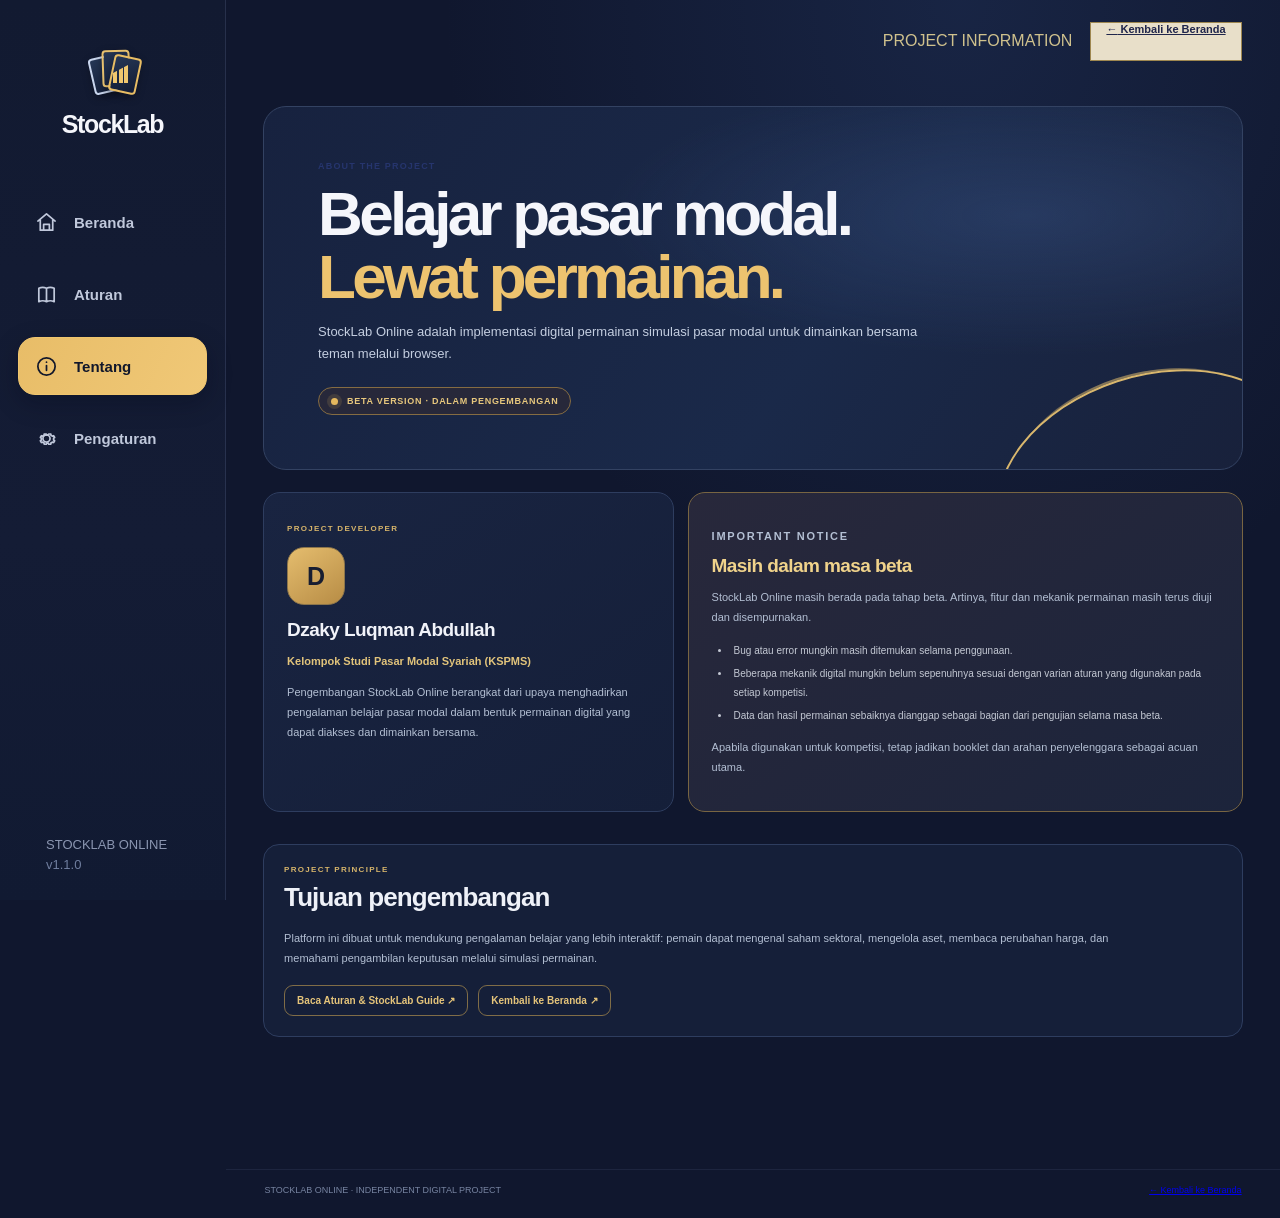
==== commit fb757aa6: "Use the shared StockLab dashboard shell for the about page" ====
--- a/about.html
+++ b/about.html
@@ -6,20 +6,31 @@
   <meta name="theme-color" content="#101831">
   <meta name="description" content="Informasi tentang StockLab Online, pembuat, dan status beta proyek.">
   <title>Tentang StockLab Online</title>
-  <link rel="stylesheet" href="./style.css?v=20261121-separated-info-pages-v13">
+  <link rel="stylesheet" href="./style.css?v=20261121-unified-subpages-v14">
 </head>
 <body class="guide-body">
-  <div class="guide-shell">
-    <header class="guide-topbar">
-      <a class="guide-brand" href="./"><span class="guide-brand-mark">S</span> StockLab <span>About</span></a>
-      <nav class="guide-page-nav" aria-label="Navigasi halaman">
-        <a href="./">Beranda</a>
-        <a href="./guide.html">Aturan</a>
-        <a class="is-current" href="./about.html">Tentang</a>
+  <div class="dashboard-shell">
+    <aside class="dashboard-sidebar" aria-label="Navigasi utama">
+      <a class="sidebar-brand" href="./" aria-label="StockLab Beranda"><span class="sidebar-brand-mark"><i></i><b></b><em></em></span><span>StockLab</span></a>
+      <nav class="sidebar-nav">
+        <a class="side-link" href="./"><span class="side-icon"><svg viewBox="0 0 24 24" aria-hidden="true"><path d="M3 10.5 12 3l9 7.5M5.5 9v11h13V9M9 20v-6h6v6"/></svg></span><span>Beranda</span></a>
+        <a class="side-link" href="./guide.html"><span class="side-icon"><svg viewBox="0 0 24 24" aria-hidden="true"><path d="M4 5.5c2.7-1.3 5.4-1.3 8 0v14c-2.6-1.3-5.3-1.3-8 0zM20 5.5c-2.7-1.3-5.4-1.3-8 0v14c2.6-1.3 5.3-1.3 8 0z"/></svg></span><span>Aturan</span></a>
+        <a class="side-link is-active" href="./about.html"><span class="side-icon"><svg viewBox="0 0 24 24" aria-hidden="true"><circle cx="12" cy="12" r="9"/><path d="M12 11v5M12 7.5h.01"/></svg></span><span>Tentang</span></a>
+        <a class="side-link" href="./settings.html"><span class="side-icon"><svg viewBox="0 0 24 24" aria-hidden="true"><path d="M12 8.3a3.7 3.7 0 1 0 0 7.4 3.7 3.7 0 0 0 0-7.4Z"/><path d="m19.4 13.5 1.1.8-1.1 1.9-1.3-.4a7.8 7.8 0 0 1-1.4.8l-.2 1.4h-2.2l-.4-1.3a7.7 7.7 0 0 1-1.7 0l-.4 1.3H9.6l-.2-1.4a7.8 7.8 0 0 1-1.4-.8l-1.3.4-1.1-1.9 1.1-.8a7.5 7.5 0 0 1 0-1.7l-1.1-.8 1.1-1.9 1.3.4a7.8 7.8 0 0 1 1.4-.8l.2-1.4h2.2l.4 1.3a7.7 7.7 0 0 1 1.7 0l.4-1.3h2.2l.2 1.4a7.8 7.8 0 0 1 1.4.8l1.3-.4 1.1 1.9-1.1.8a7.5 7.5 0 0 1 0 1.7Z"/></svg></span><span>Pengaturan</span></a>
       </nav>
-    </header>
-    <main class="guide-main">
-      <section class="guide-hero about-hero">
+      <div class="sidebar-bottom"><span>STOCKLAB ONLINE</span><strong>v1.1.0</strong></div>
+    </aside>
+    <div class="dashboard-main">
+      <header class="topbar dashboard-topbar subpage-topbar">
+        <a class="mobile-brand" href="./">Stock<span>Lab</span></a>
+        <div class="topbar-right">
+          <span class="subpage-topbar-label">PROJECT INFORMATION</span>
+          <a class="button secondary subpage-return-button" href="./"><span aria-hidden="true">←</span> Kembali ke Beranda</a>
+        </div>
+      </header>
+      <main class="dashboard-subpage-main">
+        <div class="guide-main">
+<section class="guide-hero about-hero">
         <p class="eyebrow">ABOUT THE PROJECT</p>
         <h1>Belajar pasar modal.<br><span>Lewat permainan.</span></h1>
         <p>StockLab Online adalah implementasi digital permainan simulasi pasar modal untuk dimainkan bersama teman melalui browser.</p>
@@ -56,8 +67,11 @@
           <a href="./">Kembali ke Beranda <span>↗</span></a>
         </div>
       </section>
-    </main>
-    <footer class="guide-footer"><span>STOCKLAB ONLINE · INDEPENDENT DIGITAL PROJECT · BETA</span><a href="./">Kembali ke permainan ↑</a></footer>
+</div>
+      </main>
+      <footer class="dashboard-footer"><span>STOCKLAB ONLINE · INDEPENDENT DIGITAL PROJECT</span><a href="./">← Kembali ke Beranda</a></footer>
+    </div>
   </div>
+  
 </body>
 </html>
--- a/style.css
+++ b/style.css
@@ -2920,3 +2920,67 @@
   .guide-phase-card { grid-template-columns:38px 1fr; gap:10px; padding:12px; }
   .guide-phase-number { width:35px; height:35px; }
 }
+
+
+/* Standalone navigation for Aturan and Tentang pages. */
+.guide-page-nav { display:flex; align-items:center; gap:7px; }
+.guide-page-nav a {
+  display:inline-flex; align-items:center; min-height:34px; padding:0 12px;
+  border:1px solid transparent; border-radius:9px; color:#b6c2d8;
+  text-decoration:none; font-size:10px; font-weight:650; transition:.15s ease;
+}
+.guide-page-nav a:hover { border-color:#354362; background:#1b2845; color:#fff; }
+.guide-page-nav a.is-current {
+  border-color:#806d47; background:linear-gradient(110deg,#3a3440,#2a2d42);
+  color:#e9c677;
+}
+/* Keep the preference form on the home page without the removed information-card grid. */
+.dashboard-settings-section {
+  width:min(760px,100%); margin:30px 0 12px; scroll-margin-top:22px;
+}
+.dashboard-settings-section .dashboard-info-card { width:100%; box-sizing:border-box; }
+.dashboard-settings-section .profile-settings-form { max-width:520px; }
+/* About page */
+.about-status-pill {
+  position:relative; z-index:1; display:inline-flex; align-items:center; gap:9px;
+  margin-top:10px; padding:8px 12px; border:1px solid #856c42; border-radius:30px;
+  background:#27283a; color:#e7c77d; font-size:9px; font-weight:800; letter-spacing:.08em;
+}
+.about-status-pill span { width:7px; height:7px; border-radius:50%; background:#e6b95e; box-shadow:0 0 0 4px #e6b95e22; }
+.about-content-grid { display:grid; grid-template-columns:minmax(0,.85fr) minmax(0,1.15fr); gap:14px; margin-top:22px; }
+.about-profile-card,.about-beta-card {
+  padding:23px; border:1px solid #2e3d5f; border-radius:17px;
+  background:linear-gradient(145deg,#192441,#151f39);
+}
+.about-avatar {
+  display:grid; place-items:center; width:58px; height:58px; margin:14px 0;
+  border:1px solid #8c754b; border-radius:17px;
+  background:linear-gradient(145deg,#e5bd6e,#b78c45); color:#171d31;
+  font:800 25px Arial,sans-serif;
+}
+.about-profile-card h2,.about-beta-card h2 { margin:0 0 8px; color:#f1f3f9; font-size:19px; letter-spacing:-.03em; }
+.about-profile-card p:not(.guide-section-kicker),.about-beta-card p,.about-project-note>p {
+  color:#b3bfd3; font-size:11px; line-height:1.8;
+}
+.about-role { color:#e2c47b !important; font-weight:700; }
+.about-beta-card { border-color:#786542; background:linear-gradient(145deg,#28283b,#1c243b); }
+.about-beta-card h2 { color:#f0d38b; }
+.about-beta-card ul { margin:13px 0; padding-left:19px; color:#c4c9d4; font-size:10px; line-height:1.9; }
+.about-beta-card li { padding-left:3px; margin:4px 0; }
+.about-project-note { padding:20px; border:1px solid #2e3d5f; border-radius:16px; background:#151f39; }
+.about-project-note>p { max-width:850px; margin:0 0 16px; }
+.about-links { display:flex; flex-wrap:wrap; gap:10px; }
+.about-links a {
+  padding:9px 12px; border:1px solid #806d47; border-radius:9px;
+  color:#e5c47a; text-decoration:none; font-size:10px; font-weight:750;
+}
+.about-links a:hover { background:#2d2c3b; }
+@media(max-width:650px) {
+  .guide-page-nav { gap:2px; }
+  .guide-page-nav a { min-height:31px; padding:0 8px; font-size:9px; }
+  .guide-brand { font-size:14px; gap:7px; }
+  .guide-brand-mark { width:27px; height:27px; }
+  .about-content-grid { grid-template-columns:1fr; }
+  .about-profile-card,.about-beta-card { padding:18px; }
+  .dashboard-settings-section { margin-top:22px; }
+}
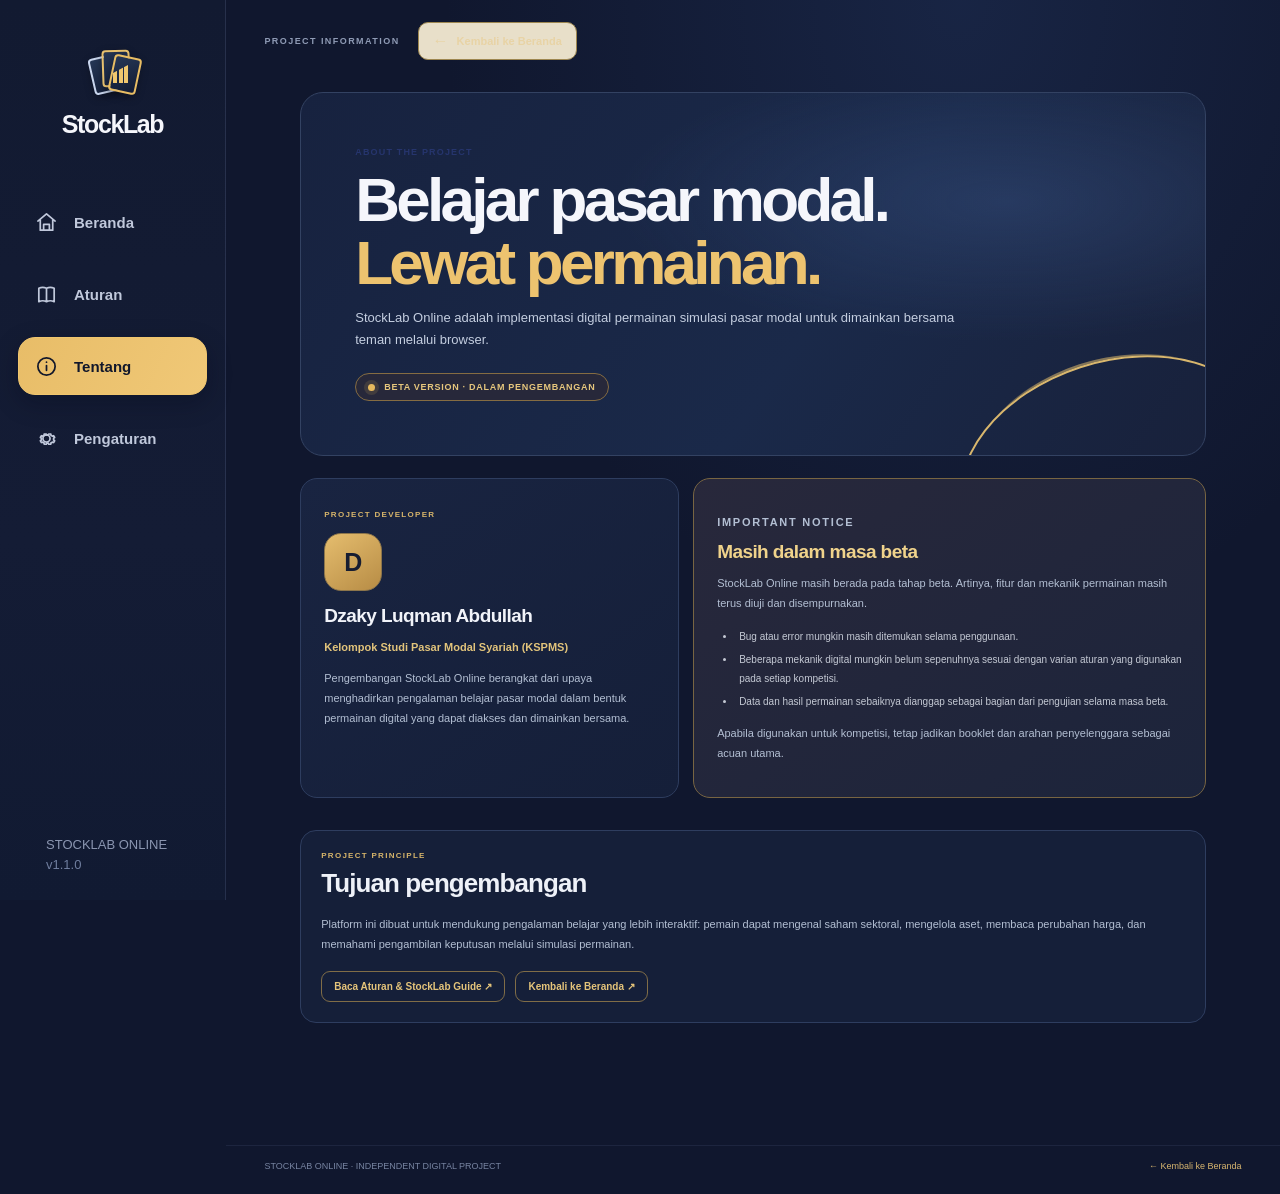
==== commit 493f8969: "Apply shared site preferences on the about page" ====
--- a/about.html
+++ b/about.html
@@ -73,5 +73,6 @@
     </div>
   </div>
   
+  <script src="./settings.js?v=20261121-unified-subpages-v14"></script>
 </body>
 </html>
--- a/style.css
+++ b/style.css
@@ -2984,3 +2984,42 @@
   .about-profile-card,.about-beta-card { padding:18px; }
   .dashboard-settings-section { margin-top:22px; }
 }
+
+/* Shared subpage shell: same navigation and dashboard frame as the home page. */
+.subpage-topbar { justify-content:space-between; }
+.subpage-topbar-label { color:#8f9bb5; font-size:9px; font-weight:800; letter-spacing:.16em; }
+.subpage-return-button { display:inline-flex; align-items:center; gap:8px; min-height:38px; padding:0 14px; border-radius:10px; color:#e8d3a5; text-decoration:none; white-space:nowrap; }
+.subpage-return-button span { font-size:16px; }
+.dashboard-subpage-main { min-width:0; }
+.dashboard-subpage-main>.guide-main { padding:10px clamp(22px,2.9vw,42px) 42px; }
+.settings-page-content { max-width:1100px; }
+.settings-page-hero { margin-bottom:20px; }
+.settings-page-card { max-width:850px; padding:25px; border:1px solid #303e5e; border-radius:18px; background:linear-gradient(145deg,#192441,#151f39); }
+.settings-card-heading h2 { margin:0 0 7px; color:#f0f2f8; font-size:20px; letter-spacing:-.03em; }
+.settings-card-heading>p:not(.guide-section-kicker) { margin:0 0 15px; color:#aebbd0; font-size:11px; line-height:1.7; }
+.settings-preferences-heading { margin:24px 0 13px; padding-top:18px; border-top:1px solid #34415e; }
+.settings-preferences-heading h2 { font-size:17px; }
+.settings-form { max-width:680px; gap:12px; }
+.settings-form-grid { display:grid; grid-template-columns:repeat(2,minmax(0,1fr)); gap:12px; }
+.settings-form-field { display:grid; gap:7px; min-width:0; }
+.settings-form-field label { margin:0 !important; color:#cbd4e5; font-size:10px; }
+.settings-form-field input,.settings-form-field select { width:100%; box-sizing:border-box; min-height:42px; padding:0 12px; border:1px solid #3c4969; border-radius:9px; background:#101a33; color:#f2f4f9; font-size:11px; }
+.settings-form-field input::placeholder { color:#7f8ba6; }
+.settings-motion-option { margin:7px 0 0 !important; }
+.settings-form-actions { display:flex; flex-wrap:wrap; align-items:center; gap:10px; margin-top:3px; }
+.settings-form-actions .button { min-height:40px; padding:0 16px; }
+.settings-back-link { display:inline-flex; align-items:center; text-decoration:none; }
+.settings-feedback { min-height:18px; margin:0; color:#a9d3b4; font-size:10px; }
+.settings-feedback[data-state="error"] { color:#f0b3ba; }
+.dashboard-footer a { color:#d8b66f; text-decoration:none; }
+@media(max-width:940px) {
+  .dashboard-subpage-main>.guide-main { padding:7px 18px 36px; }
+  .subpage-topbar-label { display:none; }
+}
+@media(max-width:700px) {
+  .dashboard-subpage-main>.guide-main { padding:4px 12px 28px; }
+  .settings-page-card { padding:17px; }
+  .settings-form-grid { grid-template-columns:1fr; }
+  .subpage-return-button { min-height:34px; padding:0 10px; font-size:9px; }
+  .subpage-topbar { padding:0 12px !important; }
+}
